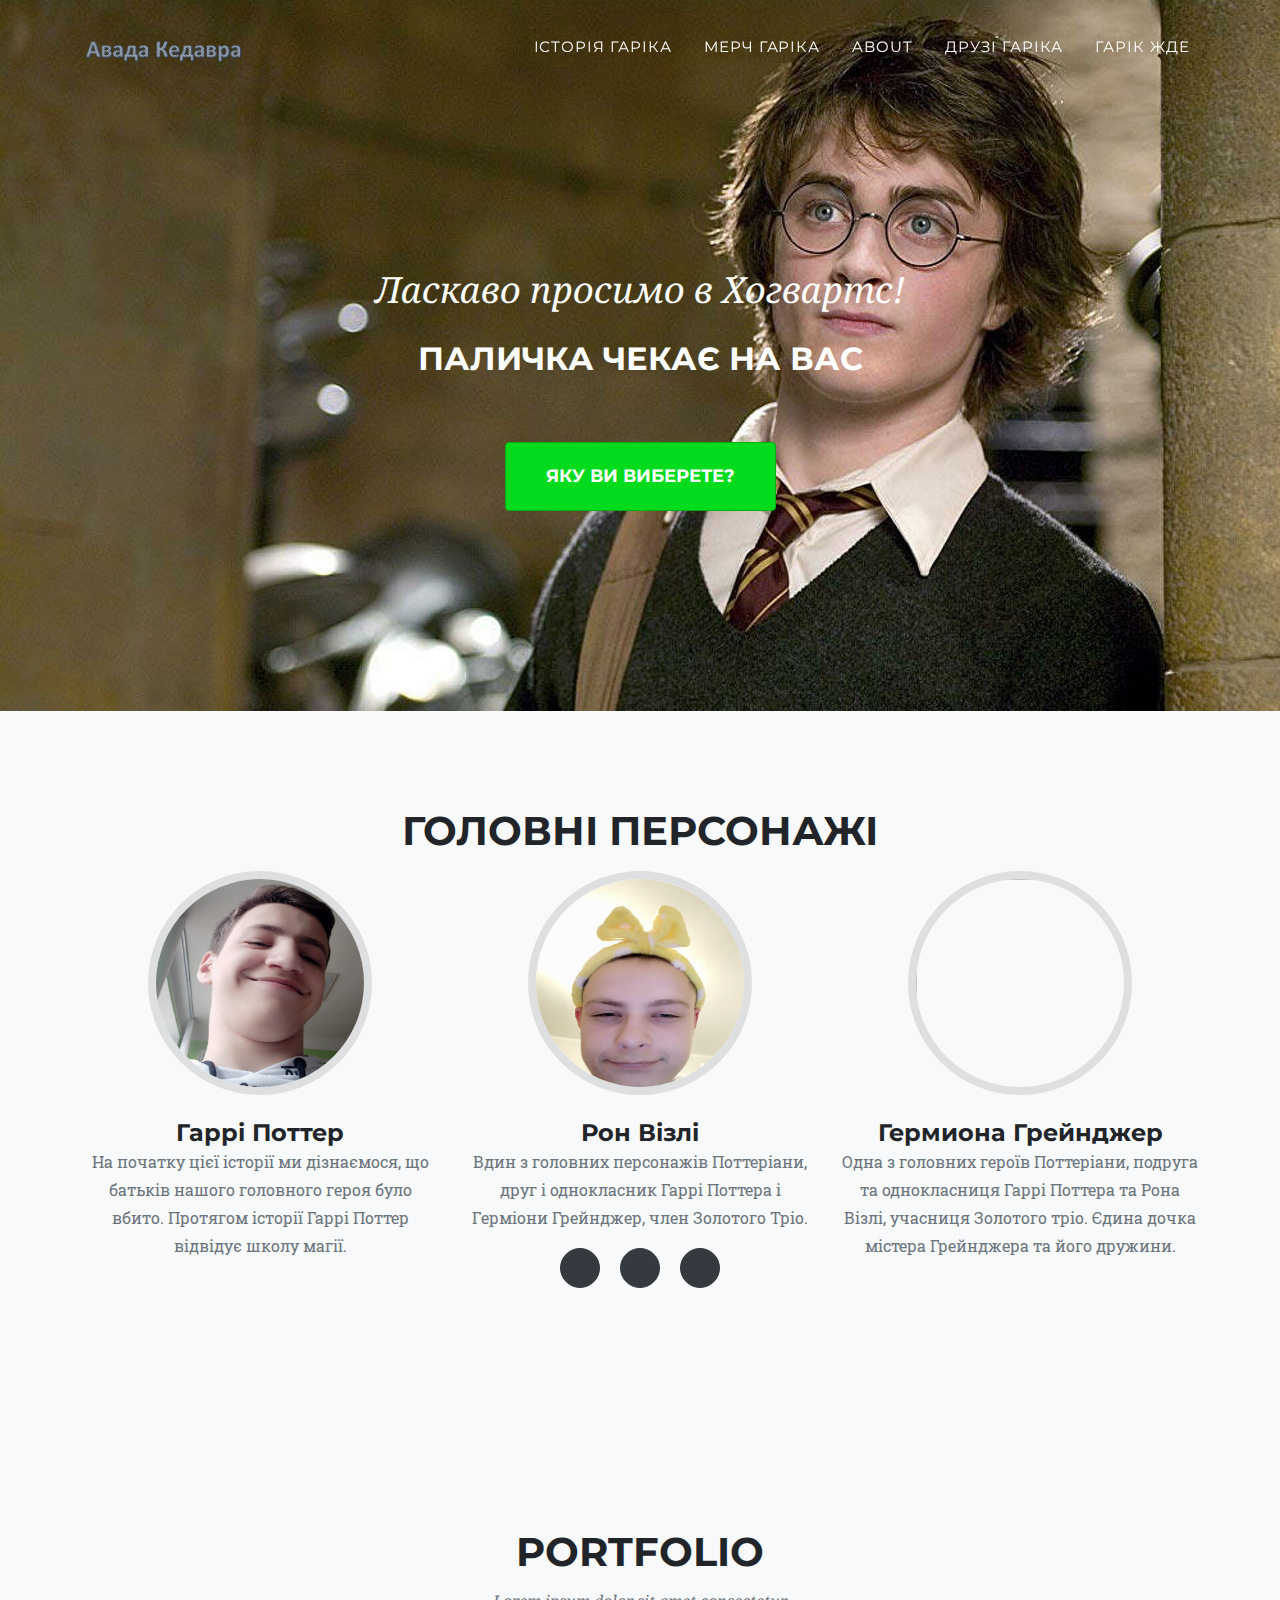
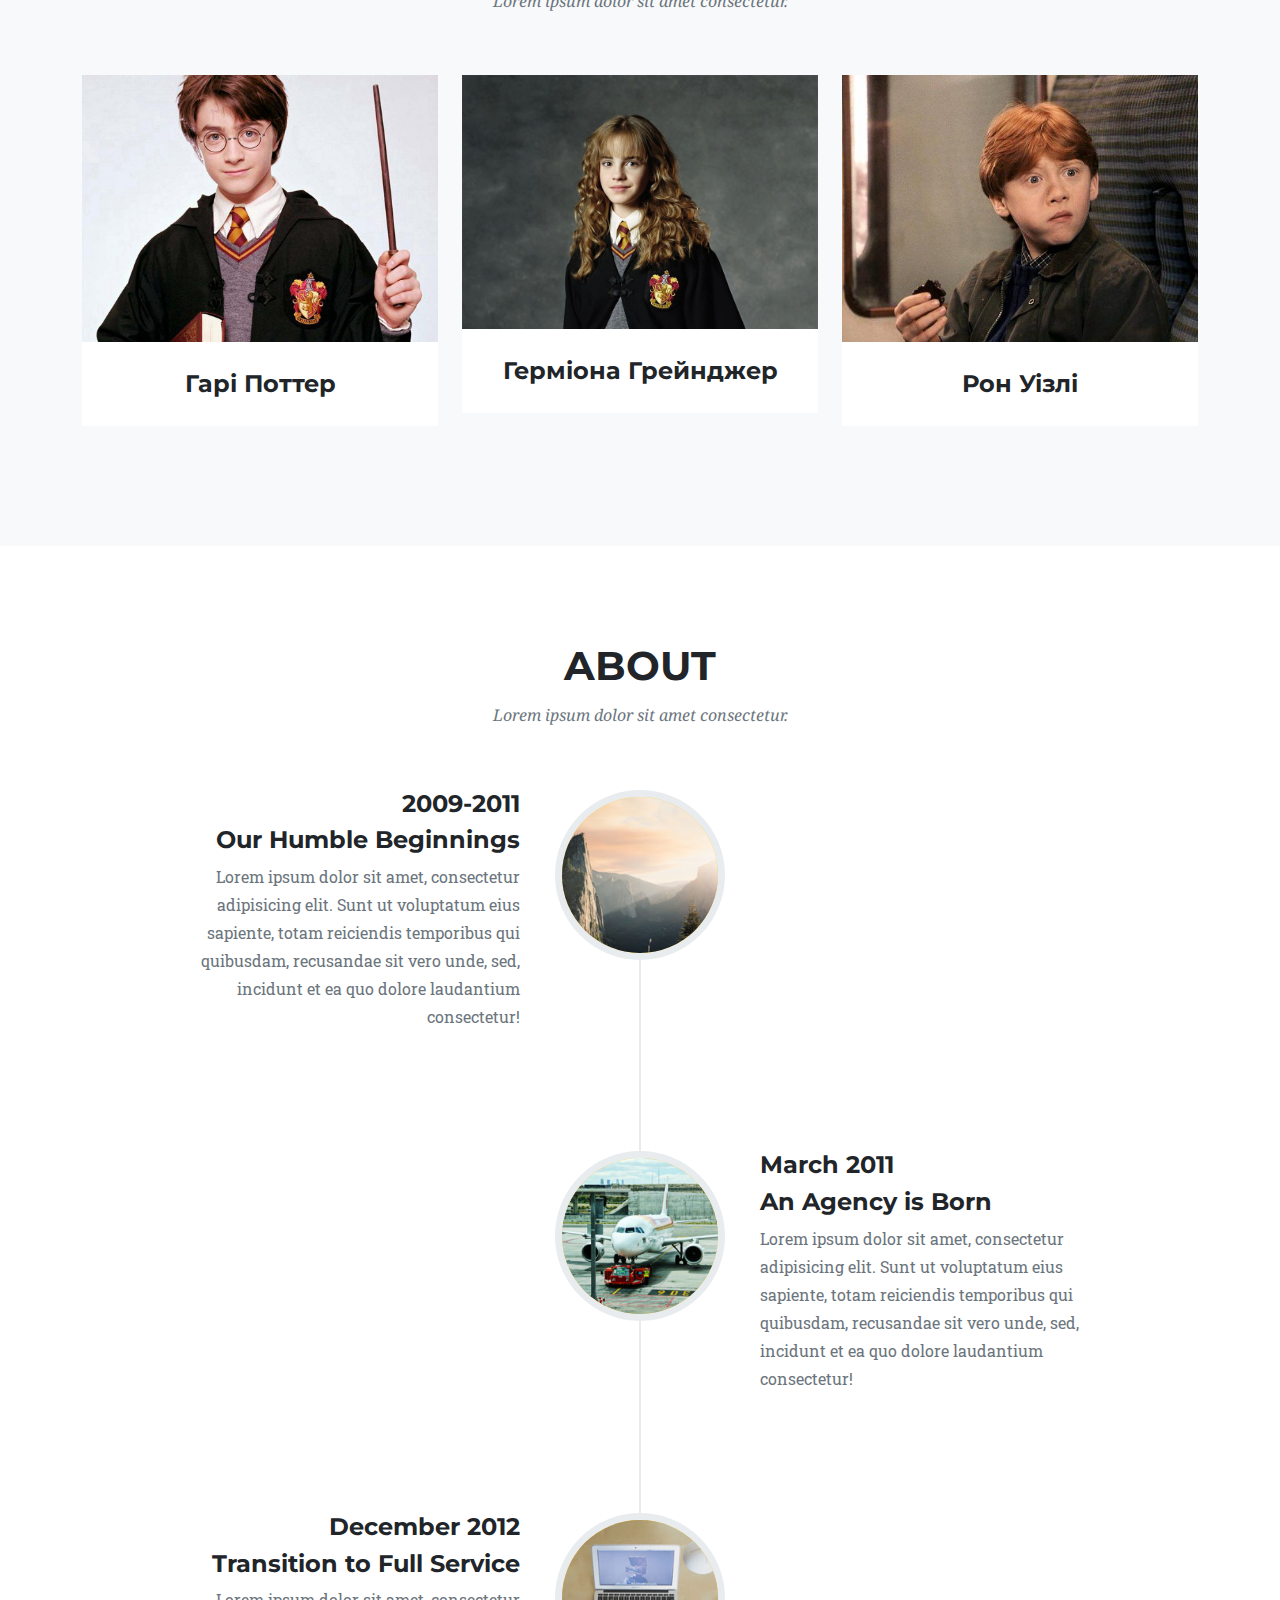
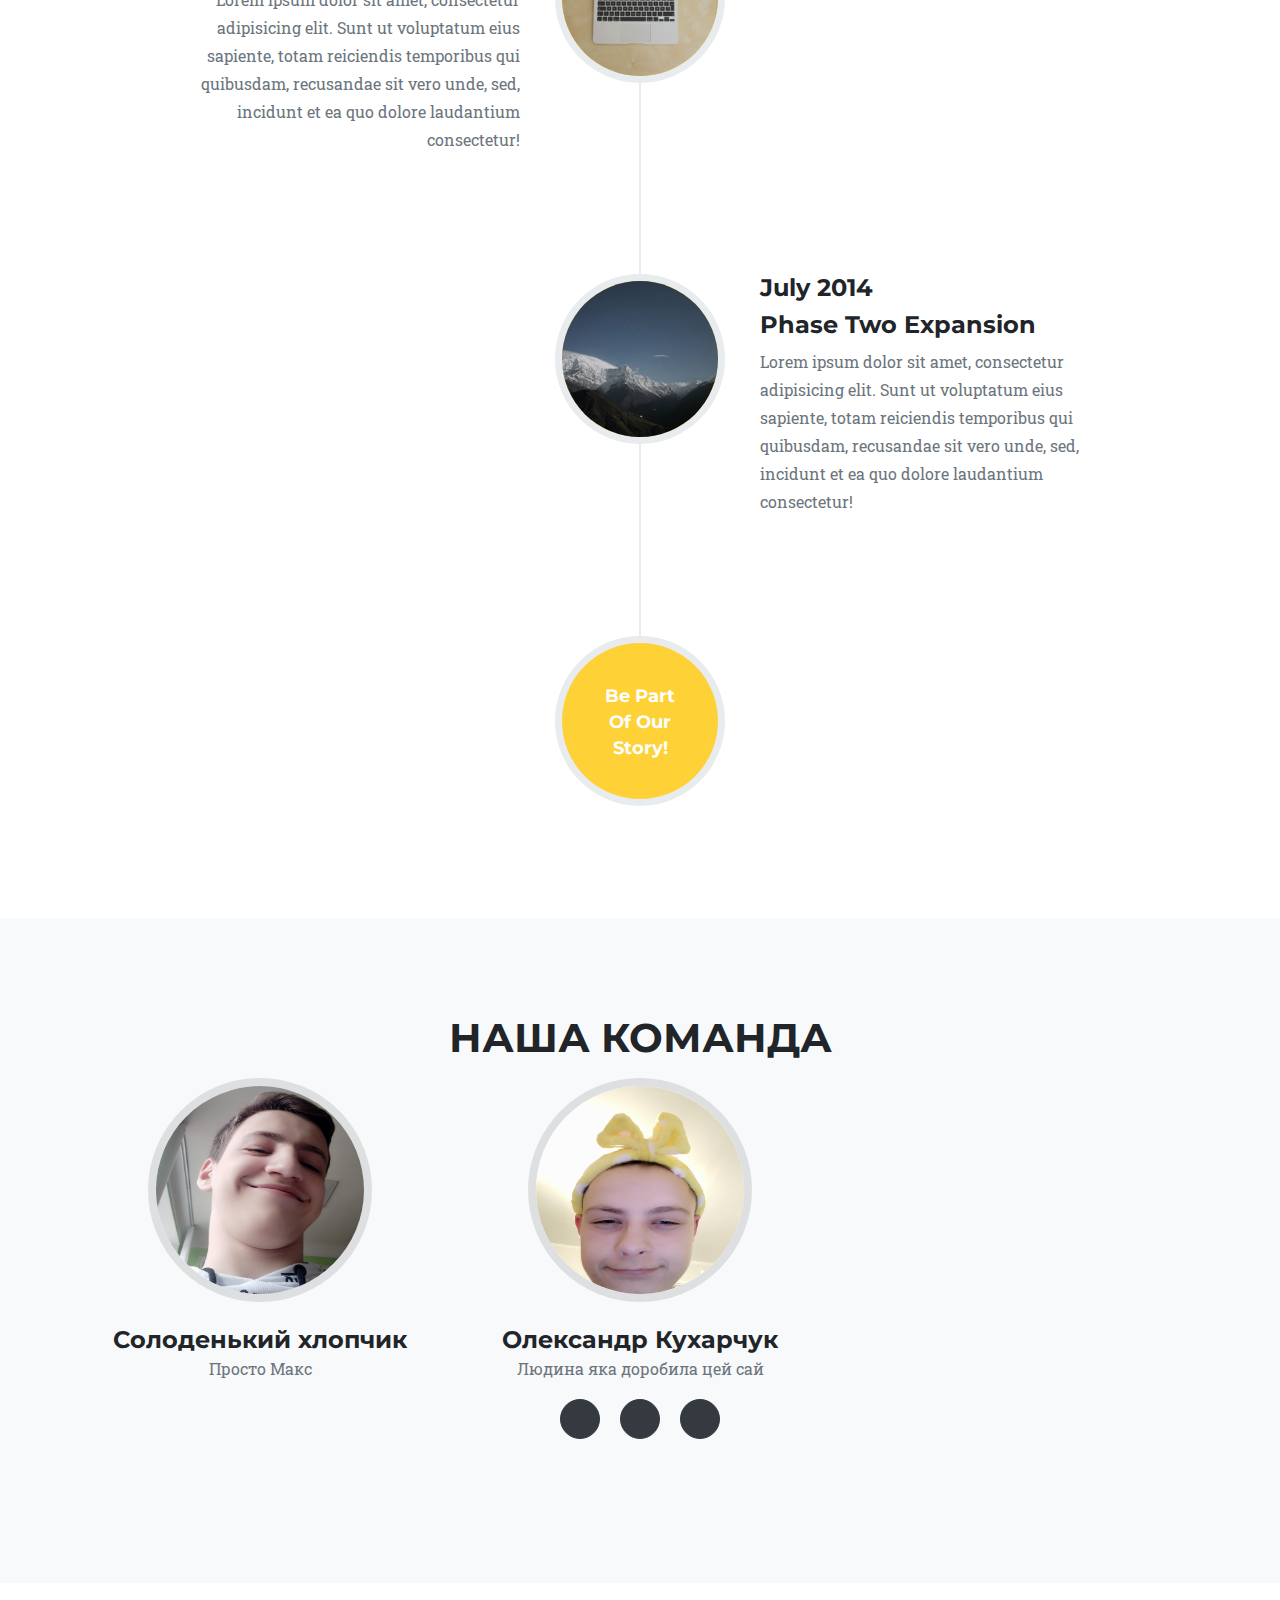
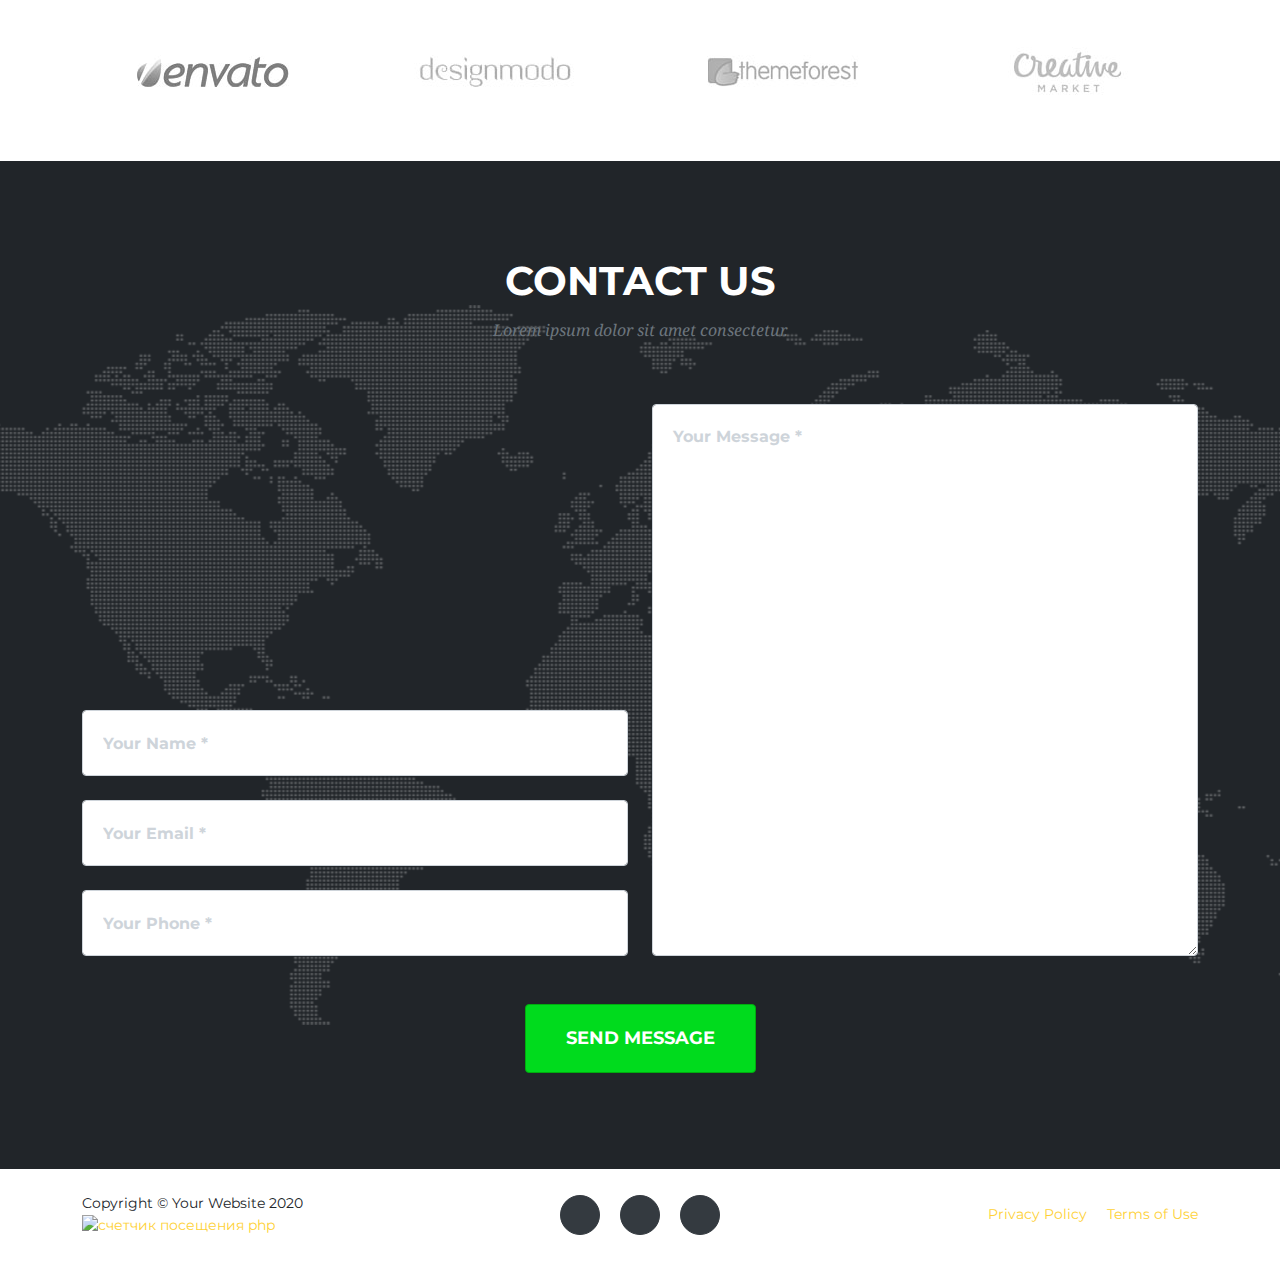
==== index.html @ 04241b69 "Update index.html" ====
<!DOCTYPE html>
<html lang="en">
    <head>
        <meta name = "Keyworks" content = " гарік, Гарі Поттер, Potter, паличка, Джоан Роулінг, Магічна паличка, Історія Гарі Поттера, Хогвардс, Авада Кедавра" />
         <meta name="description" content="Тут все про Гарі Поттера і даже більше" />
        <meta name="author" content="Олександр Кухарчук" />
        <meta charset="utf-8" />
        <meta name="viewport" content="width=device-width, initial-scale=1, shrink-to-fit=no" />
        <title>Тут все про Гаріка Потеркіна!!</title>
        <link rel="icon" type="image/x-icon" href="assets/img/favicon.ico" />
        <!-- Font Awesome icons (free version)-->
        <script src="https://use.fontawesome.com/releases/v5.15.1/js/all.js" crossorigin="anonymous"></script>
        <!-- Google fonts-->
        <link href="https://fonts.googleapis.com/css?family=Montserrat:400,700" rel="stylesheet" type="text/css" />
        <link href="https://fonts.googleapis.com/css?family=Droid+Serif:400,700,400italic,700italic" rel="stylesheet" type="text/css" />
        <link href="https://fonts.googleapis.com/css?family=Roboto+Slab:400,100,300,700" rel="stylesheet" type="text/css" />
        <!-- Core theme CSS (includes Bootstrap)-->
        <link href="css/styles.css" rel="stylesheet" />
    </head>
    <body id="page-top">
        <!-- Navigation-->
        <nav class="navbar navbar-expand-lg navbar-dark fixed-top" id="mainNav">
            <div class="container">
                <a class="navbar-brand js-scroll-trigger" href="#page-top"><img src="assets/img/Рисунок1.png" alt="" /></a>
                <button class="navbar-toggler navbar-toggler-right" type="button" data-toggle="collapse" data-target="#navbarResponsive" aria-controls="navbarResponsive" aria-expanded="false" aria-label="Toggle navigation">
                    Menu
                    <i class="fas fa-bars ml-1"></i>
                </button>
                <div class="collapse navbar-collapse" id="navbarResponsive">
                    <ul class="navbar-nav text-uppercase ml-auto">
                        <li class="nav-item"><a class="nav-link js-scroll-trigger" href="#services">Історія Гаріка</a></li>
                        <li class="nav-item"><a class="nav-link js-scroll-trigger" href="#portfolio">Мерч Гаріка</a></li>
                        <li class="nav-item"><a class="nav-link js-scroll-trigger" href="#about">About</a></li>
                        <li class="nav-item"><a class="nav-link js-scroll-trigger" href="#team">Друзі гаріка</a></li>
                        <li class="nav-item"><a class="nav-link js-scroll-trigger" href="#contact">Гарік жде</a></li>
                    </ul>
                </div>
            </div>
        </nav>
        <!-- Masthead-->
        <header class="masthead">
            <div class="container">
                <div class="masthead-subheading">Ласкаво просимо в Хогвартс!</div>
                <div class="masthead-heading text-uppercase">
                    <h2> Паличка чекає на вас </h2>
                </div>
                <a class="btn btn-primary btn-xl text-uppercase js-scroll-trigger" href="#services">Яку ви виберете? </a>
            </div>
        </header>

 <!-- History1-->
 <section class="page-section bg-light" id="services">
    <div class="container">
        <div class="text-center">
            <h2 class="section-heading text-uppercase">ГОЛОВНІ ПЕРСОНАЖІ</h2>
            
        </div>
        <div class="row">
            <div class="col-lg-4">
                <div class="team-member">
                    <img class="mx-auto rounded-circle" src="assets/img/team/1.jpg" alt="" />
                    <h4>Гаррі Поттер</h4>
                    <p class="text-muted">На початку цієї історії ми дізнаємося, що батьків нашого головного героя було вбито. Протягом історії Гаррі Поттер відвідує школу магії.</p>
               
                </div>
            </div>
            <div class="col-lg-4">
                <div class="team-member">
                    <img class="mx-auto rounded-circle" src="assets/img/team/2.jpg" alt="" />
                    <h4>Рон Візлі</h4>
                    <p class="text-muted">Вдин з головних персонажів Поттеріани, друг і однокласник Гаррі Поттера і Герміони Грейнджер, член Золотого Тріо.</p>
                    <a class="btn btn-dark btn-social mx-2" href="#!"><i class="fab fa-twitter"></i></a>
                    <a class="btn btn-dark btn-social mx-2" href="#!"><i class="fab fa-facebook-f"></i></a>
                    <a class="btn btn-dark btn-social mx-2" href="#!"><i class="fab fa-linkedin-in"></i></a>
                </div>
            </div>
            <div class="col-lg-4">
                <div class="team-member">
                    <img class="mx-auto rounded-circle" src="assets/img/team/3.jpg" alt="" />
                    <h4>Гермиона Грейнджер</h4>
                    <p class="text-muted">Одна з головних героїв Поттеріани, подруга та однокласниця Гаррі Поттера та Рона Візлі, учасниця Золотого тріо. Єдина дочка містера Грейнджера та його дружини.
</p>
            </div>
        </div>
        <div class="row">
    </div>
</section>


      
        <!-- Portfolio Grid-->
        <section class="page-section bg-light" id="portfolio">
            <div class="container">
                <div class="text-center">
                    <h2 class="section-heading text-uppercase">Portfolio</h2>
                    <h3 class="section-subheading text-muted">Lorem ipsum dolor sit amet consectetur.</h3>
                </div>
                <div class="row">
                    <div class="col-lg-4 col-sm-6 mb-4">
                        <div class="portfolio-item">
                            <a class="portfolio-link" data-toggle="modal" href="#portfolioModal1">
                                <div class="portfolio-hover">
                                    <div class="portfolio-hover-content"><i class="fas fa-plus fa-3x"></i></div>
                                </div>
                                <img class="img-fluid" src="assets/img/portfolio/01-thumbnail.jpg" alt="" />
                            </a>
                            <div class="portfolio-caption">
                                <div class="portfolio-caption-heading">Гарі Поттер</div>
                                
                            </div>
                        </div>
                    </div>
                    <div class="col-lg-4 col-sm-6 mb-4">
                        <div class="portfolio-item">
                            <a class="portfolio-link" data-toggle="modal" href="#portfolioModal2">
                                <div class="portfolio-hover">
                                    <div class="portfolio-hover-content"><i class="fas fa-plus fa-3x"></i></div>
                                </div>
                                <img class="img-fluid" src="assets/img/portfolio/02-thumbnail.jpg" alt="" />
                            </a>
                            <div class="portfolio-caption">
                                <div class="portfolio-caption-heading">Герміона Грейнджер</div>
                                <div class="portfolio-caption-subheading text-muted"></div>
                            </div>
                        </div>
                    </div>
                    <div class="col-lg-4 col-sm-6 mb-4">
                        <div class="portfolio-item">
                            <a class="portfolio-link" data-toggle="modal" href="#portfolioModal3">
                                <div class="portfolio-hover">
                                    <div class="portfolio-hover-content"><i class="fas fa-plus fa-3x"></i></div>
                                </div>
                                <img class="img-fluid" src="assets/img/portfolio/03-thumbnail.jpg" alt="" />
                            </a>
                            <div class="portfolio-caption">
                                <div class="portfolio-caption-heading">Рон Уізлі</div>
                                <div class="portfolio-caption-subheading text-muted"></div>
                            </div>
                        </div>
                    </div>
                   
                        </div>
                    </div>
                </div>
            </div>
        </section>
        <!-- About-->
        <section class="page-section" id="about">
            <div class="container">
                <div class="text-center">
                    <h2 class="section-heading text-uppercase">About</h2>
                    <h3 class="section-subheading text-muted">Lorem ipsum dolor sit amet consectetur.</h3>
                </div>
                <ul class="timeline">
                    <li>
                        <div class="timeline-image"><img class="rounded-circle img-fluid" src="assets/img/about/1.jpg" alt="" /></div>
                        <div class="timeline-panel">
                            <div class="timeline-heading">
                                <h4>2009-2011</h4>
                                <h4 class="subheading">Our Humble Beginnings</h4>
                            </div>
                            <div class="timeline-body"><p class="text-muted">Lorem ipsum dolor sit amet, consectetur adipisicing elit. Sunt ut voluptatum eius sapiente, totam reiciendis temporibus qui quibusdam, recusandae sit vero unde, sed, incidunt et ea quo dolore laudantium consectetur!</p></div>
                        </div>
                    </li>
                    <li class="timeline-inverted">
                        <div class="timeline-image"><img class="rounded-circle img-fluid" src="assets/img/about/2.jpg" alt="" /></div>
                        <div class="timeline-panel">
                            <div class="timeline-heading">
                                <h4>March 2011</h4>
                                <h4 class="subheading">An Agency is Born</h4>
                            </div>
                            <div class="timeline-body"><p class="text-muted">Lorem ipsum dolor sit amet, consectetur adipisicing elit. Sunt ut voluptatum eius sapiente, totam reiciendis temporibus qui quibusdam, recusandae sit vero unde, sed, incidunt et ea quo dolore laudantium consectetur!</p></div>
                        </div>
                    </li>
                    <li>
                        <div class="timeline-image"><img class="rounded-circle img-fluid" src="assets/img/about/3.jpg" alt="" /></div>
                        <div class="timeline-panel">
                            <div class="timeline-heading">
                                <h4>December 2012</h4>
                                <h4 class="subheading">Transition to Full Service</h4>
                            </div>
                            <div class="timeline-body"><p class="text-muted">Lorem ipsum dolor sit amet, consectetur adipisicing elit. Sunt ut voluptatum eius sapiente, totam reiciendis temporibus qui quibusdam, recusandae sit vero unde, sed, incidunt et ea quo dolore laudantium consectetur!</p></div>
                        </div>
                    </li>
                    <li class="timeline-inverted">
                        <div class="timeline-image"><img class="rounded-circle img-fluid" src="assets/img/about/4.jpg" alt="" /></div>
                        <div class="timeline-panel">
                            <div class="timeline-heading">
                                <h4>July 2014</h4>
                                <h4 class="subheading">Phase Two Expansion</h4>
                            </div>
                            <div class="timeline-body"><p class="text-muted">Lorem ipsum dolor sit amet, consectetur adipisicing elit. Sunt ut voluptatum eius sapiente, totam reiciendis temporibus qui quibusdam, recusandae sit vero unde, sed, incidunt et ea quo dolore laudantium consectetur!</p></div>
                        </div>
                    </li>
                    <li class="timeline-inverted">
                        <div class="timeline-image">
                            <h4>
                                Be Part
                                <br />
                                Of Our
                                <br />
                                Story!
                            </h4>
                        </div>
                    </li>
                </ul>
            </div>
        </section>
        <!-- Team-->
         <section class="page-section bg-light" id="services">
    <div class="container">
        <div class="text-center">
            <h2 class="section-heading text-uppercase">Наша команда</h2>
            
        </div>
        <div class="row">
            <div class="col-lg-4">
                <div class="team-member">
                    <img class="mx-auto rounded-circle" src="assets/img/team/1.jpg" alt="" />
                    <h4>Солоденький хлопчик</h4>
                    <p class="text-muted">Просто Макс</p>
               
                </div>
            </div>
            <div class="col-lg-4">
                <div class="team-member">
                    <img class="mx-auto rounded-circle" src="assets/img/team/2.jpg" alt="" />
                    <h4>Олександр Кухарчук</h4>
                    <p class="text-muted">Людина яка доробила цей сай</p>
                    <a class="btn btn-dark btn-social mx-2" href="#!"><i class="fab fa-twitter"></i></a>
                    <a class="btn btn-dark btn-social mx-2" href="#!"><i class="fab fa-facebook-f"></i></a>
                    <a class="btn btn-dark btn-social mx-2" href="#!"><i class="fab fa-linkedin-in"></i></a>
                </div>
            </div>
        </div>
        <div class="row">
    </div>
</section>
        <!-- Clients-->
        <div class="py-5">
            <div class="container">
                <div class="row">
                    <div class="col-md-3 col-sm-6 my-3">
                        <a href="#!"><img class="img-fluid d-block mx-auto" src="assets/img/logos/envato.jpg" alt="" /></a>
                    </div>
                    <div class="col-md-3 col-sm-6 my-3">
                        <a href="#!"><img class="img-fluid d-block mx-auto" src="assets/img/logos/designmodo.jpg" alt="" /></a>
                    </div>
                    <div class="col-md-3 col-sm-6 my-3">
                        <a href="#!"><img class="img-fluid d-block mx-auto" src="assets/img/logos/themeforest.jpg" alt="" /></a>
                    </div>
                    <div class="col-md-3 col-sm-6 my-3">
                        <a href="#!"><img class="img-fluid d-block mx-auto" src="assets/img/logos/creative-market.jpg" alt="" /></a>
                    </div>
                </div>
            </div>
        </div>
        <!-- Contact-->
     
        <section class="page-section" id="contact">
            <div class="container">
                <div class="text-center">
                    <h2 class="section-heading text-uppercase">Contact Us</h2>
                    <h3 class="section-subheading text-muted">Lorem ipsum dolor sit amet consectetur.</h3>
                </div>
    
                <form id="contactForm" name="sentMessage" novalidate="novalidate">
                    <div class="row align-items-stretch mb-5">
                        <div class="col-md-6">
                            <div class="form-group">
                                <iframe src="https://docs.google.com/forms/d/e/1FAIpQLSe4agkypA9zJETiMzFevLLRE-q6WuxxIP8MmDXrdsnlv17vSg/viewform?embedded=true" width="1280" height="300" frameborder="0" marginheight="0" marginwidth="0">Загрузка…</iframe>
                                <input class="form-control" id="name" type="text" placeholder="Your Name *" required="required" data-validation-required-message="Please enter your name." />
                                <p class="help-block text-danger"></p>
                            </div>
                            <div class="form-group">
                                <input class="form-control" id="email" type="email" placeholder="Your Email *" required="required" data-validation-required-message="Please enter your email address." />
                                <p class="help-block text-danger"></p>
                            </div>
                            <div class="form-group mb-md-0">
                                <input class="form-control" id="phone" type="tel" placeholder="Your Phone *" required="required" data-validation-required-message="Please enter your phone number." />
                                <p class="help-block text-danger"></p>
                            </div>
                        </div>
                        <div class="col-md-6">
                            <div class="form-group form-group-textarea mb-md-0">
                                <textarea class="form-control" id="message" placeholder="Your Message *" required="required" data-validation-required-message="Please enter a message."></textarea>
                                <p class="help-block text-danger"></p>
                            </div>
                        </div>
                    </div>
                    <div class="text-center">
                        <div id="success"></div>
                        <button class="btn btn-primary btn-xl text-uppercase" id="sendMessageButton" type="submit">Send Message</button>
                    </div>
                </form>
            </div>
        </section>
        <!-- Footer-->
        <footer class="footer py-4">
            <div class="container">
                <div class="row align-items-center">
                    <div class="col-lg-4 text-lg-left">Copyright © Your Website 2020 <a href="https://www.easycounter.com/">
<img src="https://www.easycounter.com/counter.php?sashagggggggg"
border="0" alt="счетчик посещения php"></a>
<br><a href="https://www.easycounter.com/"></a> </div>
                 
                    <div class="col-lg-4 my-3 my-lg-0">
                        <a class="btn btn-dark btn-social mx-2" href="#!"><i class="fab fa-twitter"></i></a>
                        <a class="btn btn-dark btn-social mx-2" href="#!"><i class="fab fa-facebook-f"></i></a>
                        <a class="btn btn-dark btn-social mx-2" href="#!"><i class="fab fa-linkedin-in"></i></a>
                    </div>
                    <div class="col-lg-4 text-lg-right">
                        <a class="mr-3" href="#!">Privacy Policy</a>
                        <a href="#!">Terms of Use</a>
                    </div>
                </div>
            </div>
        </footer>
        <!-- Portfolio Modals-->
        <!-- Modal 1-->
        <div class="portfolio-modal modal fade" id="portfolioModal1" tabindex="-1" role="dialog" aria-hidden="true">
            <div class="modal-dialog">
                <div class="modal-content">
                    <div class="close-modal" data-dismiss="modal"><img src="assets/img/close-icon.svg" alt="Close modal" /></div>
                    <div class="container">
                        <div class="row justify-content-center">
                            <div class="col-lg-8">
                                <div class="modal-body">
                                    <!-- Project Details Go Here-->
                                    <h2 class="text-uppercase">Гарі Поттер</h2>
                                    <p class="item-intro text-muted">Lorem ipsum dolor sit amet consectetur.</p>
                                    <img class="img-fluid d-block mx-auto" src="assets/img/portfolio/01-full.jpg" alt="" />
                                    <p>На початку цієї історії ми дізнаємося, що батьків нашого головного героя було вбито. Протягом історії Гаррі Поттер відвідує школу магії.</p>
                                    
                                    <button class="btn btn-primary" data-dismiss="modal" type="button">
                                        <i class="fas fa-times mr-1"></i>
                                        Закрити
                                    </button>
                                </div>
                            </div>
                        </div>
                    </div>
                </div>
            </div>
        </div>
        <!-- Modal 2-->
        <div class="portfolio-modal modal fade" id="portfolioModal2" tabindex="-1" role="dialog" aria-hidden="true">
            <div class="modal-dialog">
                <div class="modal-content">
                    <div class="close-modal" data-dismiss="modal"><img src="assets/img/close-icon.svg" alt="Close modal" /></div>
                    <div class="container">
                        <div class="row justify-content-center">
                            <div class="col-lg-8">
                                <div class="modal-body">
                                    <!-- Project Details Go Here-->
                                    <h2 class="text-uppercase">Project Name</h2>
                                    <p class="item-intro text-muted">Lorem ipsum dolor sit amet consectetur.</p>
                                    <img class="img-fluid d-block mx-auto" src="assets/img/portfolio/02-full.jpg" alt="" />
                                    <p>Use this area to describe your project. Lorem ipsum dolor sit amet, consectetur adipisicing elit. Est blanditiis dolorem culpa incidunt minus dignissimos deserunt repellat aperiam quasi sunt officia expedita beatae cupiditate, maiores repudiandae, nostrum, reiciendis facere nemo!</p>
                                    <ul class="list-inline">
                                        <li>Date: January 2020</li>
                                        <li>Client: Explore</li>
                                        <li>Category: Graphic Design</li>
                                    </ul>
                                    <button class="btn btn-primary" data-dismiss="modal" type="button">
                                        <i class="fas fa-times mr-1"></i>
                                        Close Project
                                    </button>
                                </div>
                            </div>
                        </div>
                    </div>
                </div>
            </div>
        </div>
        <!-- Modal 3-->
        <div class="portfolio-modal modal fade" id="portfolioModal3" tabindex="-1" role="dialog" aria-hidden="true">
            <div class="modal-dialog">
                <div class="modal-content">
                    <div class="close-modal" data-dismiss="modal"><img src="assets/img/close-icon.svg" alt="Close modal" /></div>
                    <div class="container">
                        <div class="row justify-content-center">
                            <div class="col-lg-8">
                                <div class="modal-body">
                                    <!-- Project Details Go Here-->
                                    <h2 class="text-uppercase">Project Name</h2>
                                    <p class="item-intro text-muted">Lorem ipsum dolor sit amet consectetur.</p>
                                    <img class="img-fluid d-block mx-auto" src="assets/img/portfolio/03-full.jpg" alt="" />
                                    <p>Use this area to describe your project. Lorem ipsum dolor sit amet, consectetur adipisicing elit. Est blanditiis dolorem culpa incidunt minus dignissimos deserunt repellat aperiam quasi sunt officia expedita beatae cupiditate, maiores repudiandae, nostrum, reiciendis facere nemo!</p>
                                    <ul class="list-inline">
                                        <li>Date: January 2020</li>
                                        <li>Client: Finish</li>
                                        <li>Category: Identity</li>
                                    </ul>
                                    <button class="btn btn-primary" data-dismiss="modal" type="button">
                                        <i class="fas fa-times mr-1"></i>
                                        Close Project
                                    </button>
                                </div>
                            </div>
                        </div>
                    </div>
                </div>
            </div>
        </div>
        <!-- Modal 4-->
        <div class="portfolio-modal modal fade" id="portfolioModal4" tabindex="-1" role="dialog" aria-hidden="true">
            <div class="modal-dialog">
                <div class="modal-content">
                    <div class="close-modal" data-dismiss="modal"><img src="assets/img/close-icon.svg" alt="Close modal" /></div>
                    <div class="container">
                        <div class="row justify-content-center">
                            <div class="col-lg-8">
                                <div class="modal-body">
                                    <!-- Project Details Go Here-->
                                    <h2 class="text-uppercase">Project Name</h2>
                                    <p class="item-intro text-muted">Lorem ipsum dolor sit amet consectetur.</p>
                                    <img class="img-fluid d-block mx-auto" src="assets/img/portfolio/04-full.jpg" alt="" />
                                    <p>Use this area to describe your project. Lorem ipsum dolor sit amet, consectetur adipisicing elit. Est blanditiis dolorem culpa incidunt minus dignissimos deserunt repellat aperiam quasi sunt officia expedita beatae cupiditate, maiores repudiandae, nostrum, reiciendis facere nemo!</p>
                                    <ul class="list-inline">
                                        <li>Date: January 2020</li>
                                        <li>Client: Lines</li>
                                        <li>Category: Branding</li>
                                    </ul>
                                    <button class="btn btn-primary" data-dismiss="modal" type="button">
                                        <i class="fas fa-times mr-1"></i>
                                        Close Project
                                    </button>
                                </div>
                            </div>
                        </div>
                    </div>
                </div>
            </div>
        </div>
        <!-- Modal 5-->
        <div class="portfolio-modal modal fade" id="portfolioModal5" tabindex="-1" role="dialog" aria-hidden="true">
            <div class="modal-dialog">
                <div class="modal-content">
                    <div class="close-modal" data-dismiss="modal"><img src="assets/img/close-icon.svg" alt="Close modal" /></div>
                    <div class="container">
                        <div class="row justify-content-center">
                            <div class="col-lg-8">
                                <div class="modal-body">
                                    <!-- Project Details Go Here-->
                                    <h2 class="text-uppercase">Project Name</h2>
                                    <p class="item-intro text-muted">Lorem ipsum dolor sit amet consectetur.</p>
                                    <img class="img-fluid d-block mx-auto" src="assets/img/portfolio/05-full.jpg" alt="" />
                                    <p>Use this area to describe your project. Lorem ipsum dolor sit amet, consectetur adipisicing elit. Est blanditiis dolorem culpa incidunt minus dignissimos deserunt repellat aperiam quasi sunt officia expedita beatae cupiditate, maiores repudiandae, nostrum, reiciendis facere nemo!</p>
                                    <ul class="list-inline">
                                        <li>Date: January 2020</li>
                                        <li>Client: Southwest</li>
                                        <li>Category: Website Design</li>
                                    </ul>
                                    <button class="btn btn-primary" data-dismiss="modal" type="button">
                                        <i class="fas fa-times mr-1"></i>
                                        Close Project
                                    </button>
                                </div>
                            </div>
                        </div>
                    </div>
                </div>
            </div>
        </div>
        <!-- Modal 6-->
        <div class="portfolio-modal modal fade" id="portfolioModal6" tabindex="-1" role="dialog" aria-hidden="true">
            <div class="modal-dialog">
                <div class="modal-content">
                    <div class="close-modal" data-dismiss="modal"><img src="assets/img/close-icon.svg" alt="Close modal" /></div>
                    <div class="container">
                        <div class="row justify-content-center">
                            <div class="col-lg-8">
                                <div class="modal-body">
                                    <!-- Project Details Go Here-->
                                    <h2 class="text-uppercase">Project Name</h2>
                                    <p class="item-intro text-muted">Lorem ipsum dolor sit amet consectetur.</p>
                                    <img class="img-fluid d-block mx-auto" src="assets/img/portfolio/06-full.jpg" alt="" />
                                    <p>Use this area to describe your project. Lorem ipsum dolor sit amet, consectetur adipisicing elit. Est blanditiis dolorem culpa incidunt minus dignissimos deserunt repellat aperiam quasi sunt officia expedita beatae cupiditate, maiores repudiandae, nostrum, reiciendis facere nemo!</p>
                                    <ul class="list-inline">
                                        <li>Date: January 2020</li>
                                        <li>Client: Window</li>
                                        <li>Category: Photography</li>
                                    </ul>
                                    <button class="btn btn-primary" data-dismiss="modal" type="button">
                                        <i class="fas fa-times mr-1"></i>
                                        Close Project
                                    </button>
                                </div>
                            </div>
                        </div>
                    </div>
                </div>
            </div>
        </div>
        <!-- Bootstrap core JS-->
        <script src="https://cdnjs.cloudflare.com/ajax/libs/jquery/3.5.1/jquery.min.js"></script>
        <script src="https://cdn.jsdelivr.net/npm/bootstrap@4.5.3/dist/js/bootstrap.bundle.min.js"></script>
        <!-- Third party plugin JS-->
        <script src="https://cdnjs.cloudflare.com/ajax/libs/jquery-easing/1.4.1/jquery.easing.min.js"></script>
        <!-- Contact form JS-->
        <script src="assets/mail/jqBootstrapValidation.js"></script>
        <script src="assets/mail/contact_me.js"></script>
        <!-- Core theme JS-->
        <script src="js/scripts.js"></script>
    </body>
</html>
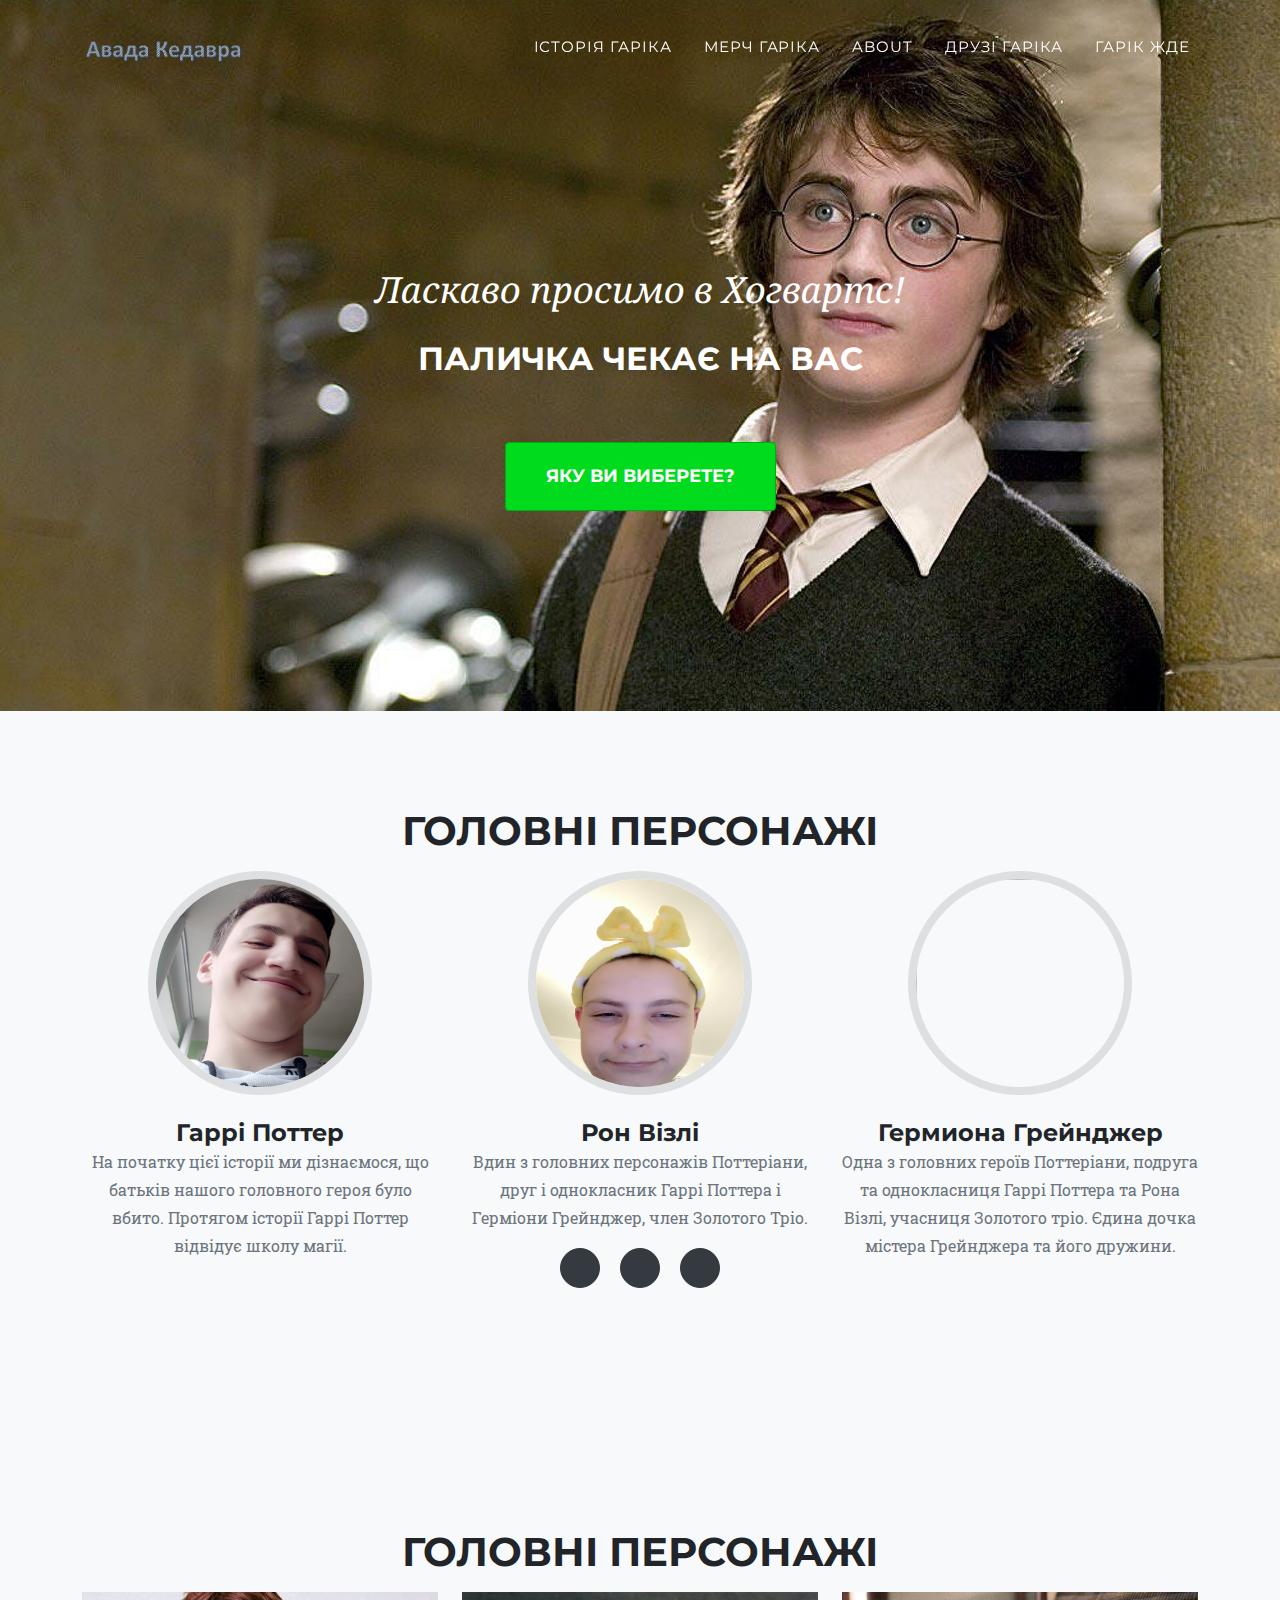
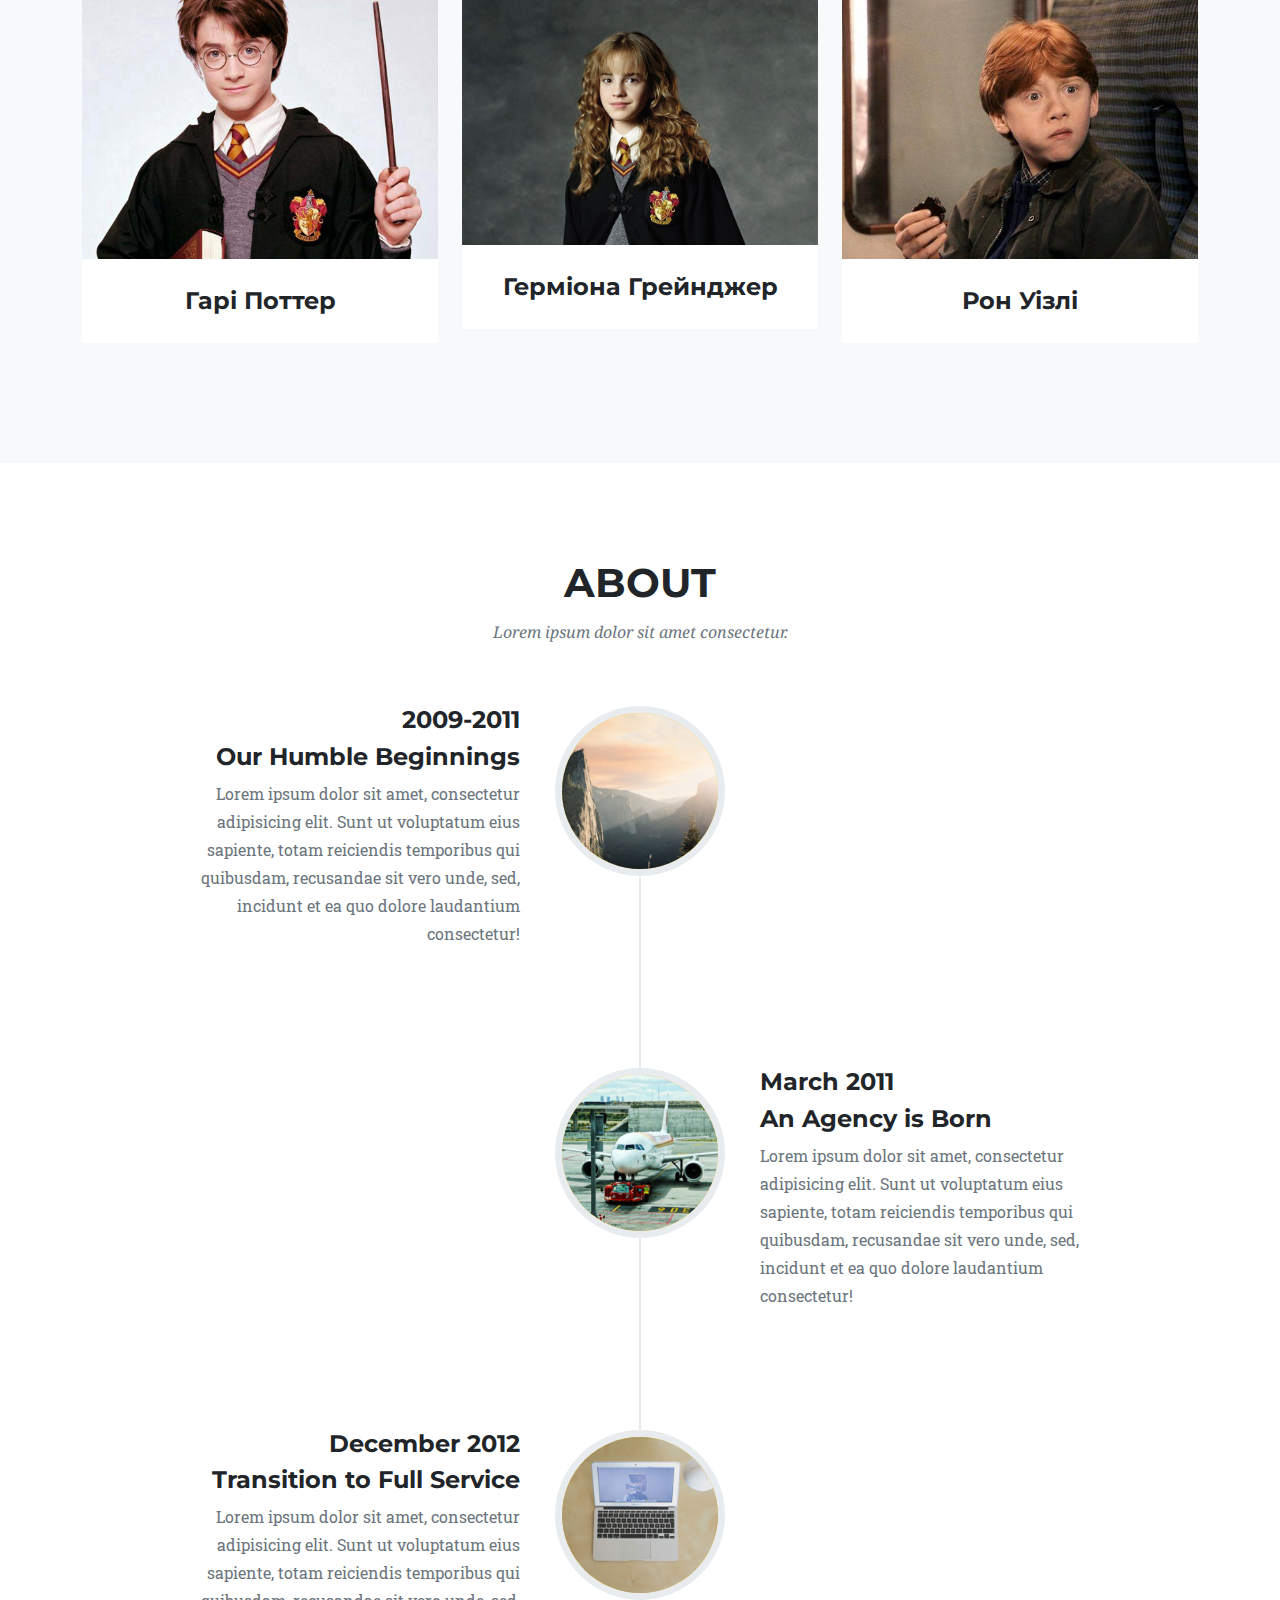
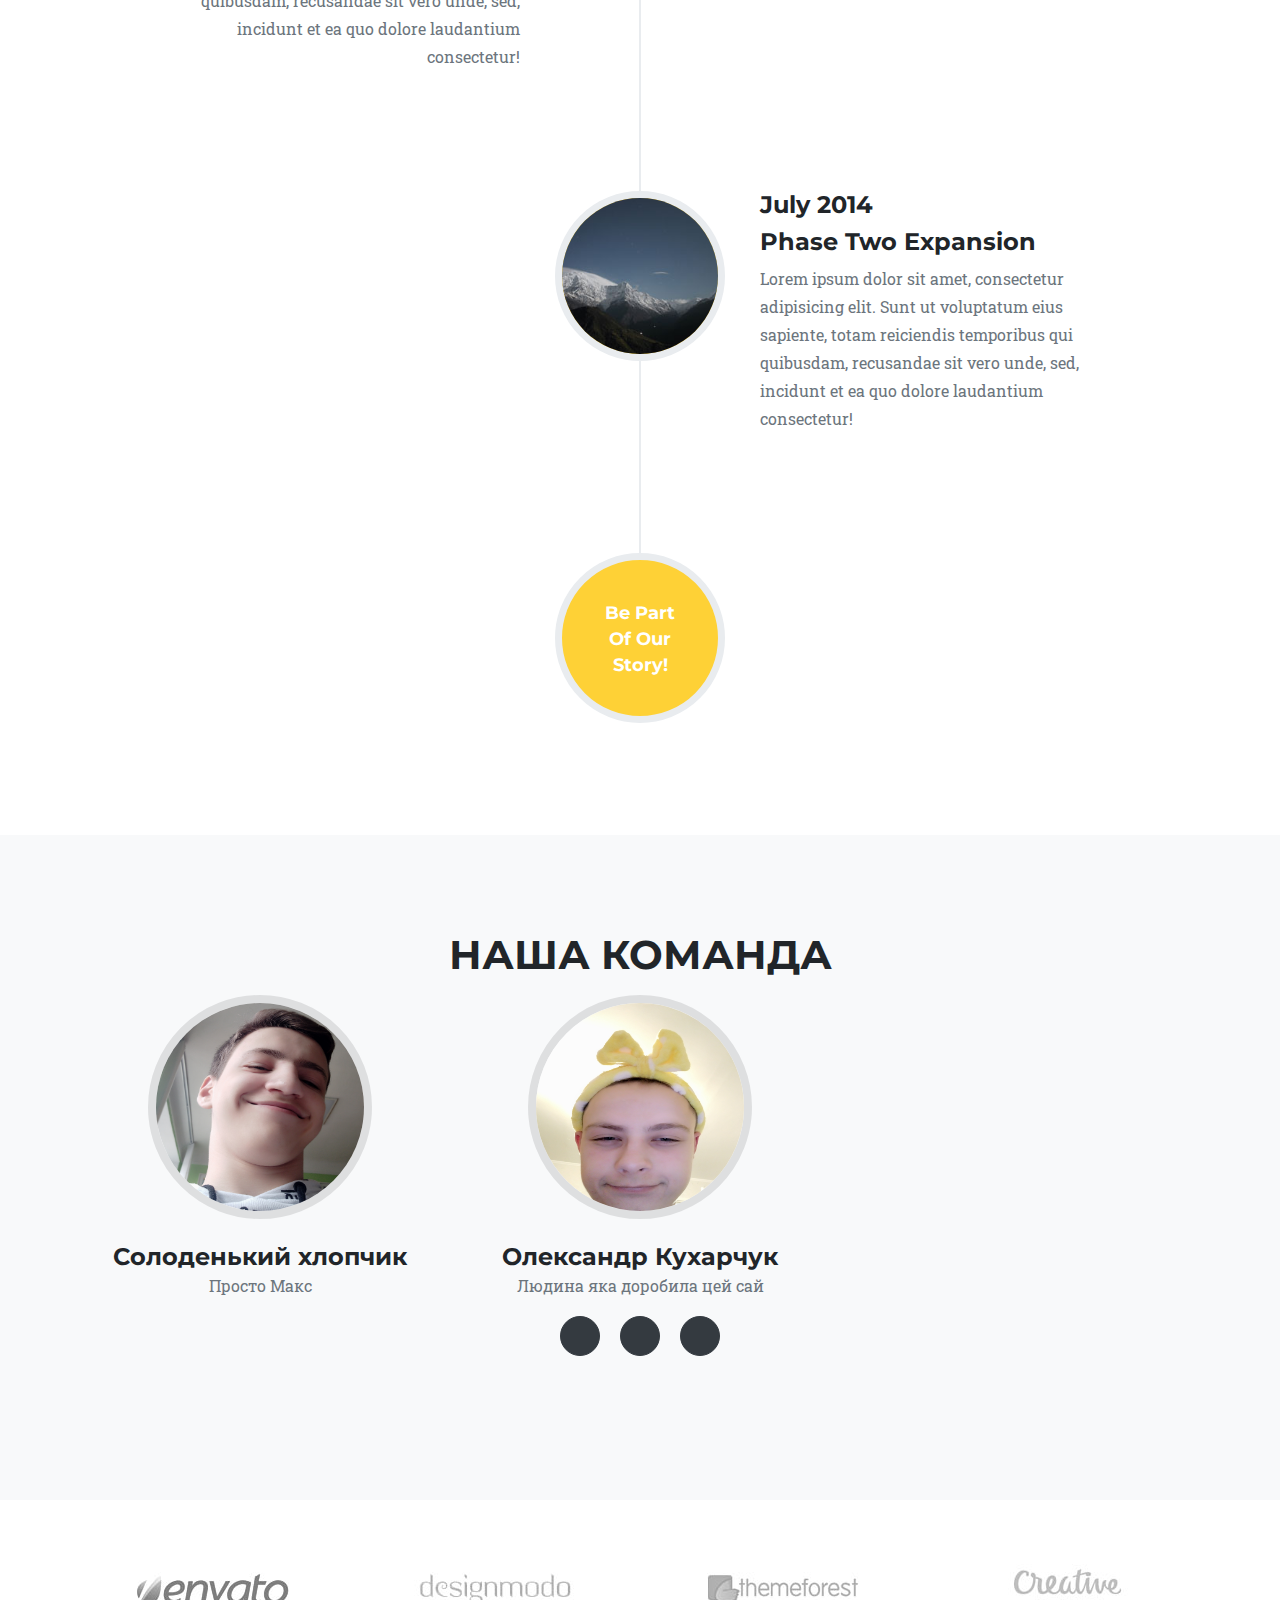
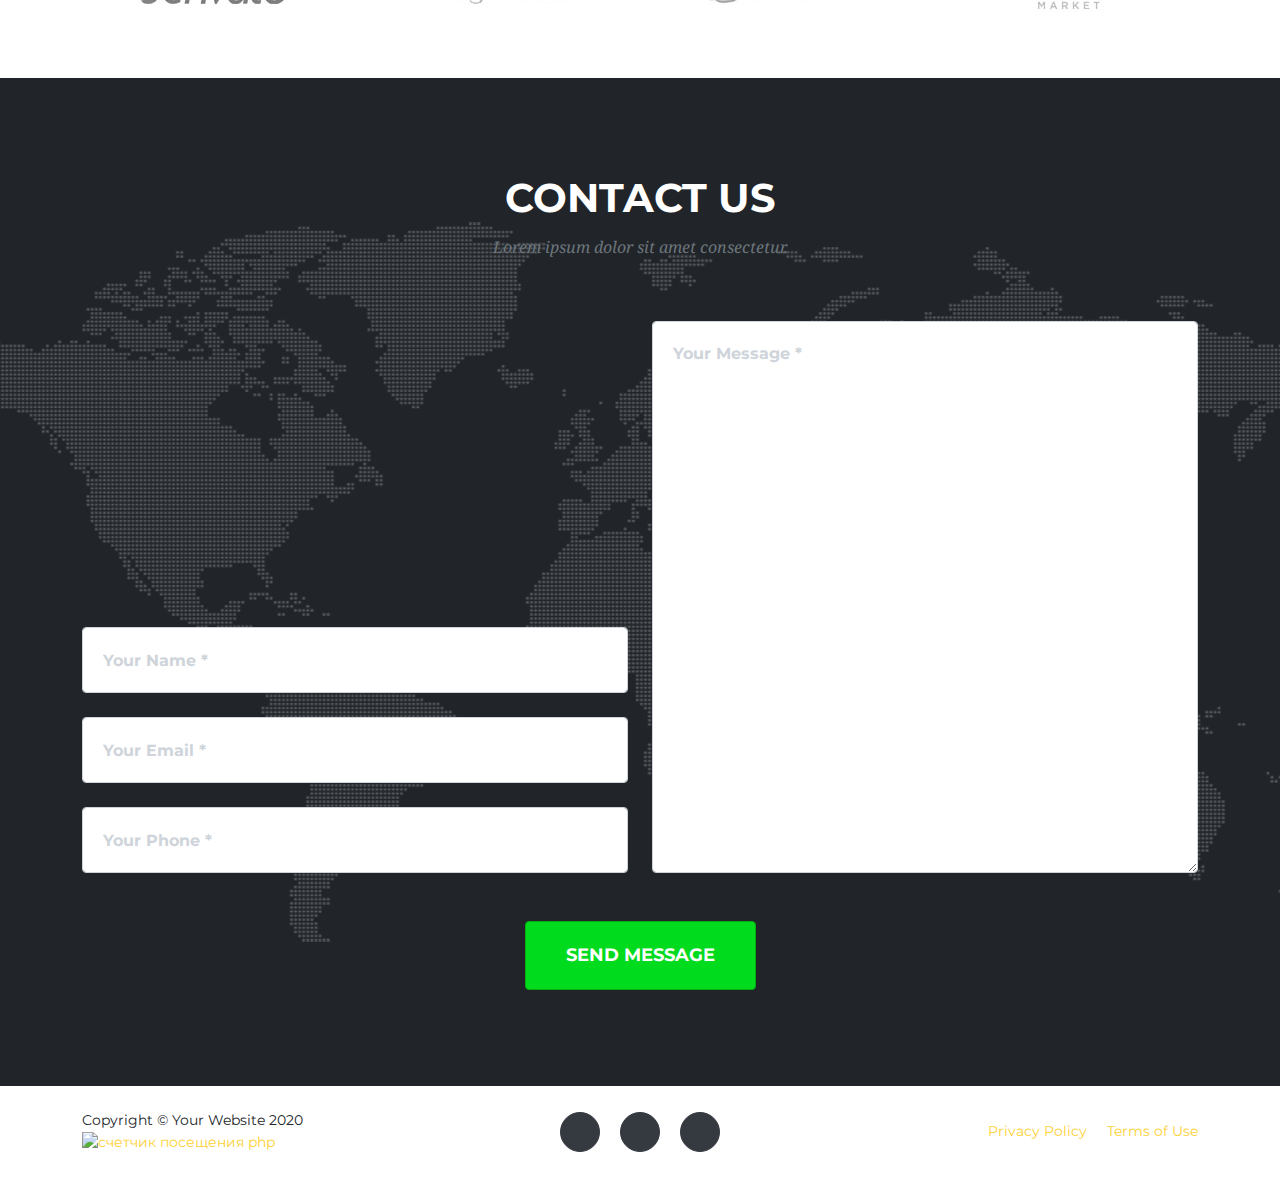
==== commit 1fdb0687: "Update index.html" ====
--- a/index.html
+++ b/index.html
@@ -92,8 +92,7 @@
         <section class="page-section bg-light" id="portfolio">
             <div class="container">
                 <div class="text-center">
-                    <h2 class="section-heading text-uppercase">Portfolio</h2>
-                    <h3 class="section-subheading text-muted">Lorem ipsum dolor sit amet consectetur.</h3>
+                    <h2 class="section-heading text-uppercase">Головні персонажі</h2>
                 </div>
                 <div class="row">
                     <div class="col-lg-4 col-sm-6 mb-4">
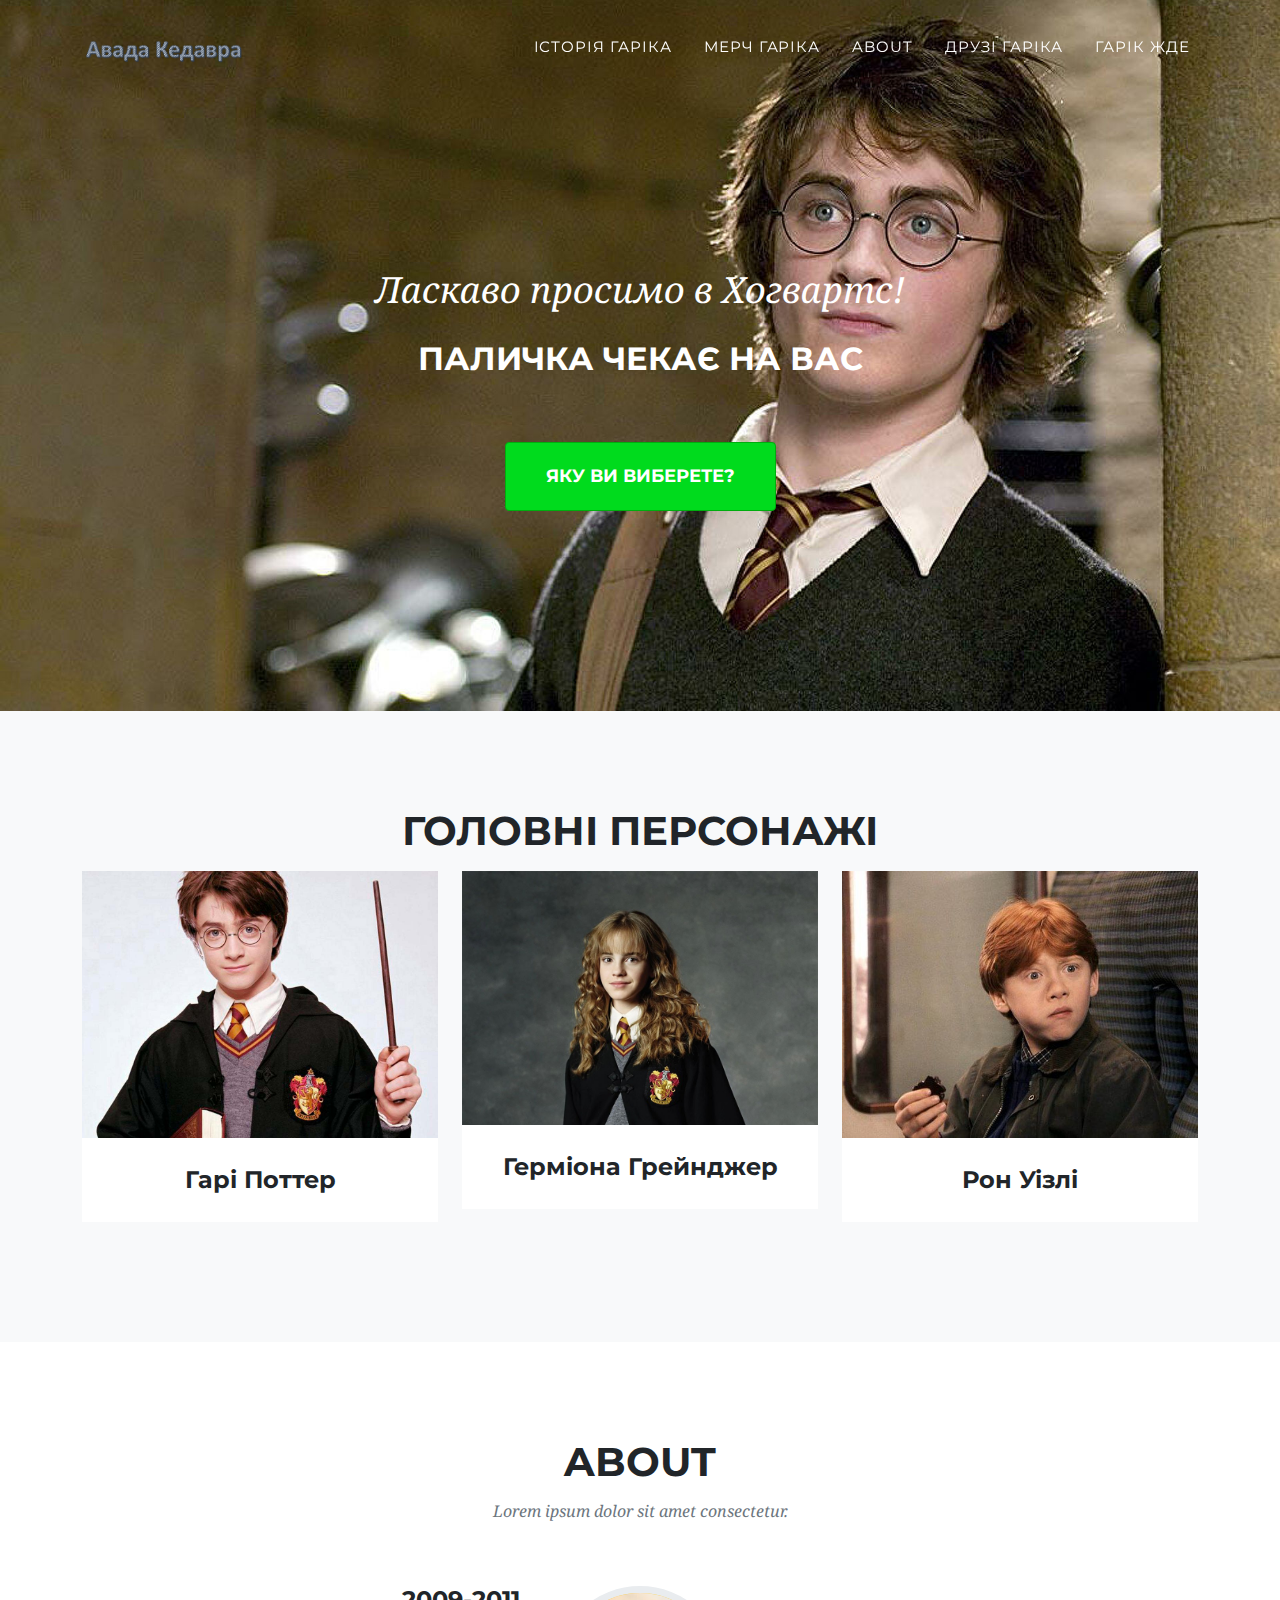
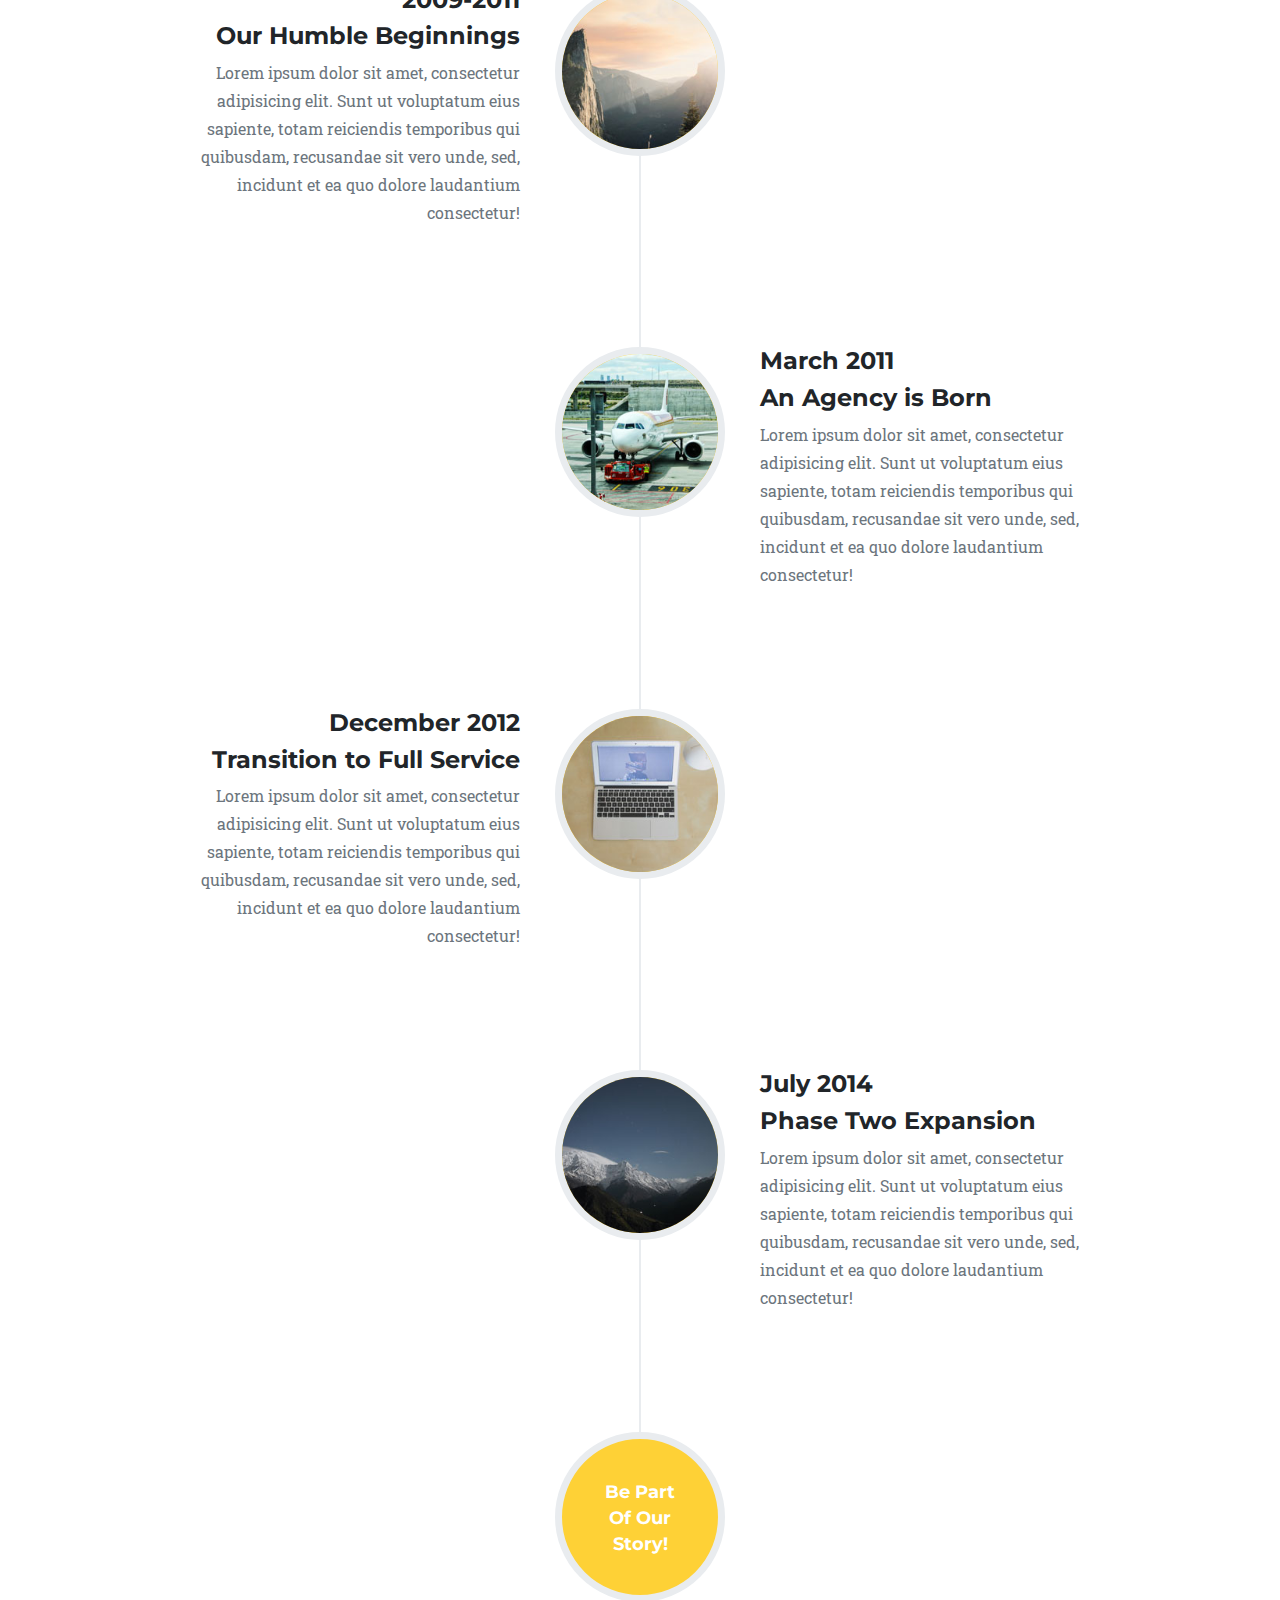
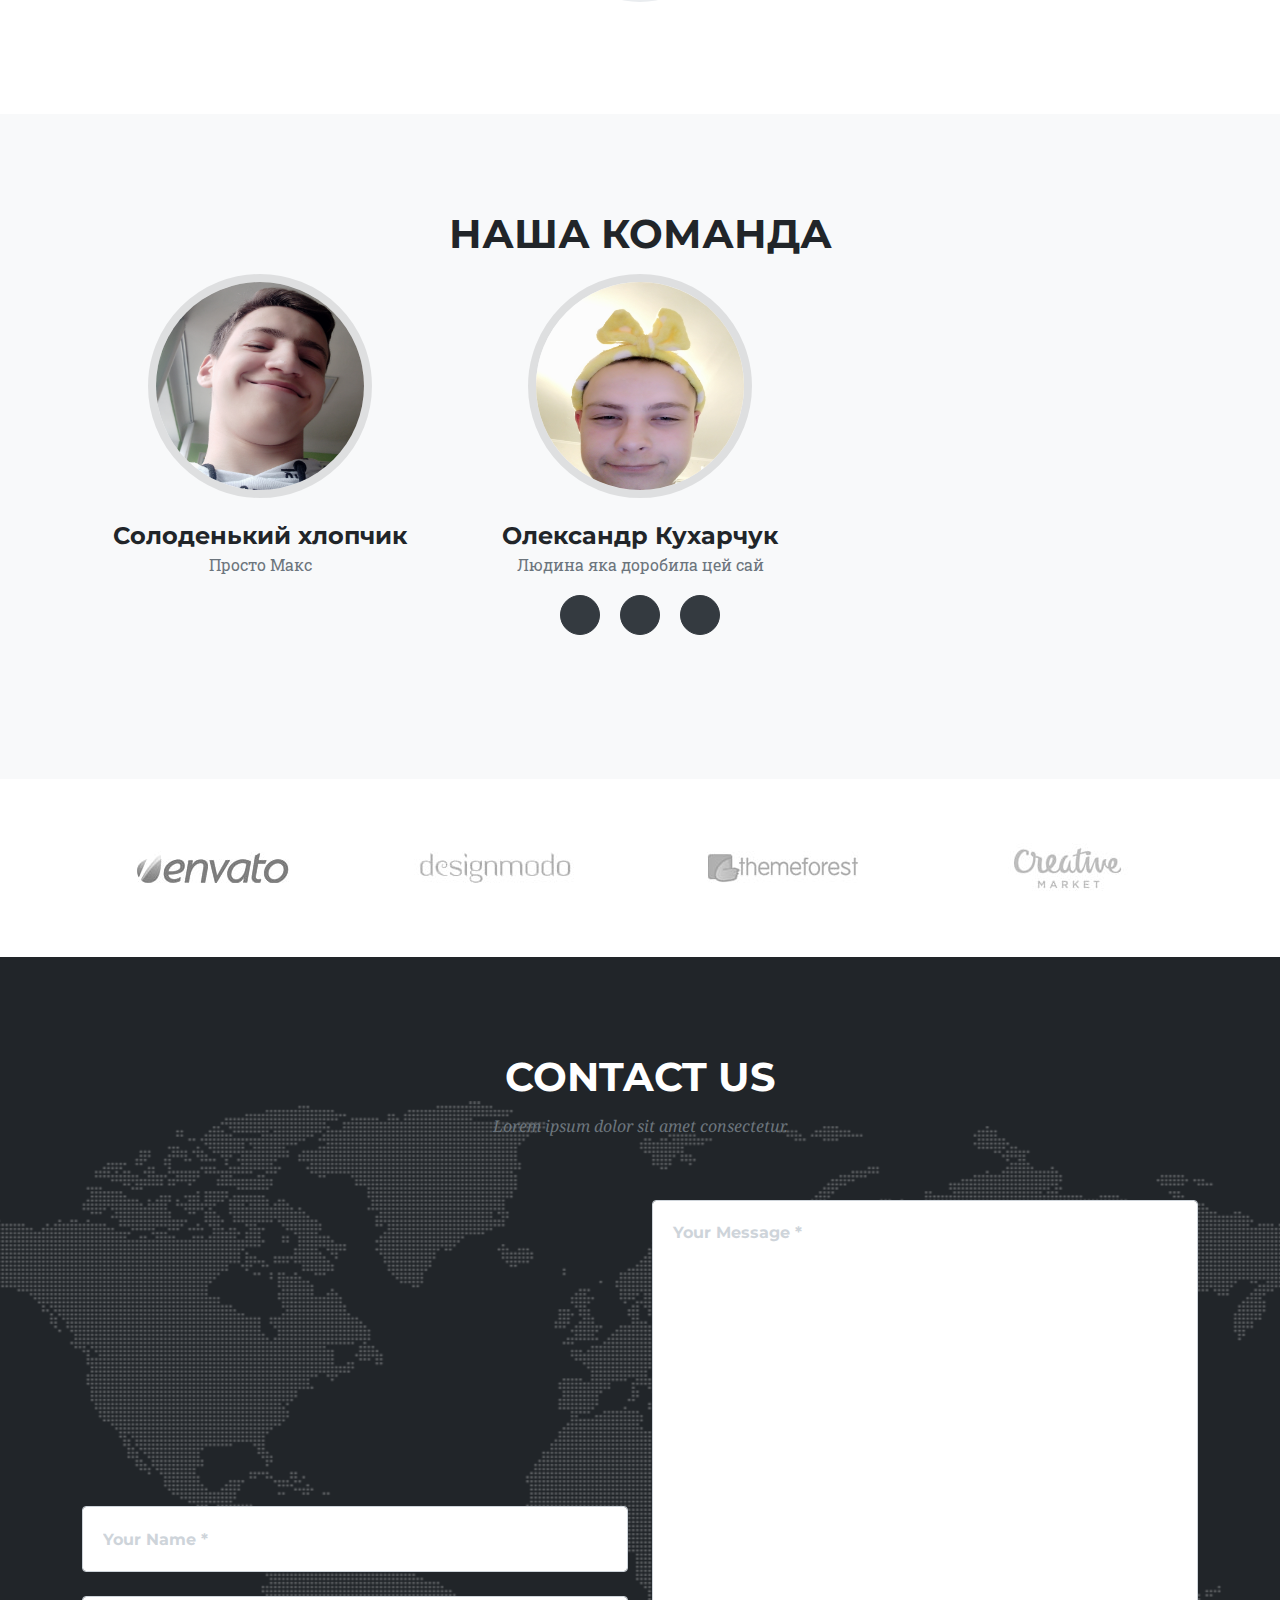
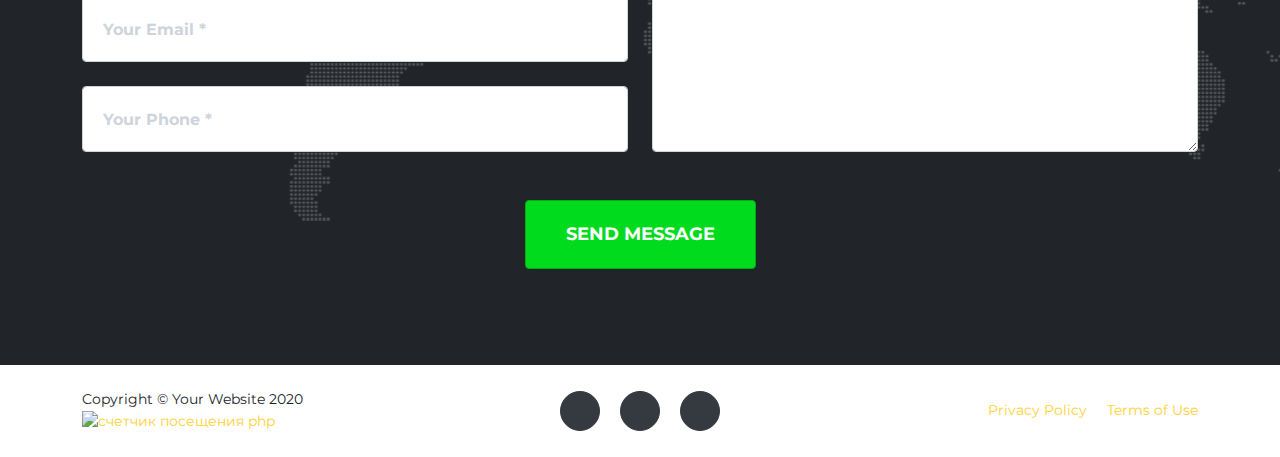
==== commit 5deb457e: "Update index.html" ====
--- a/index.html
+++ b/index.html
@@ -48,43 +48,7 @@
             </div>
         </header>
 
- <!-- History1-->
- <section class="page-section bg-light" id="services">
-    <div class="container">
-        <div class="text-center">
-            <h2 class="section-heading text-uppercase">ГОЛОВНІ ПЕРСОНАЖІ</h2>
-            
-        </div>
-        <div class="row">
-            <div class="col-lg-4">
-                <div class="team-member">
-                    <img class="mx-auto rounded-circle" src="assets/img/team/1.jpg" alt="" />
-                    <h4>Гаррі Поттер</h4>
-                    <p class="text-muted">На початку цієї історії ми дізнаємося, що батьків нашого головного героя було вбито. Протягом історії Гаррі Поттер відвідує школу магії.</p>
-               
-                </div>
-            </div>
-            <div class="col-lg-4">
-                <div class="team-member">
-                    <img class="mx-auto rounded-circle" src="assets/img/team/2.jpg" alt="" />
-                    <h4>Рон Візлі</h4>
-                    <p class="text-muted">Вдин з головних персонажів Поттеріани, друг і однокласник Гаррі Поттера і Герміони Грейнджер, член Золотого Тріо.</p>
-                    <a class="btn btn-dark btn-social mx-2" href="#!"><i class="fab fa-twitter"></i></a>
-                    <a class="btn btn-dark btn-social mx-2" href="#!"><i class="fab fa-facebook-f"></i></a>
-                    <a class="btn btn-dark btn-social mx-2" href="#!"><i class="fab fa-linkedin-in"></i></a>
-                </div>
-            </div>
-            <div class="col-lg-4">
-                <div class="team-member">
-                    <img class="mx-auto rounded-circle" src="assets/img/team/3.jpg" alt="" />
-                    <h4>Гермиона Грейнджер</h4>
-                    <p class="text-muted">Одна з головних героїв Поттеріани, подруга та однокласниця Гаррі Поттера та Рона Візлі, учасниця Золотого тріо. Єдина дочка містера Грейнджера та його дружини.
-</p>
-            </div>
-        </div>
-        <div class="row">
-    </div>
-</section>
+ 
 
 
       
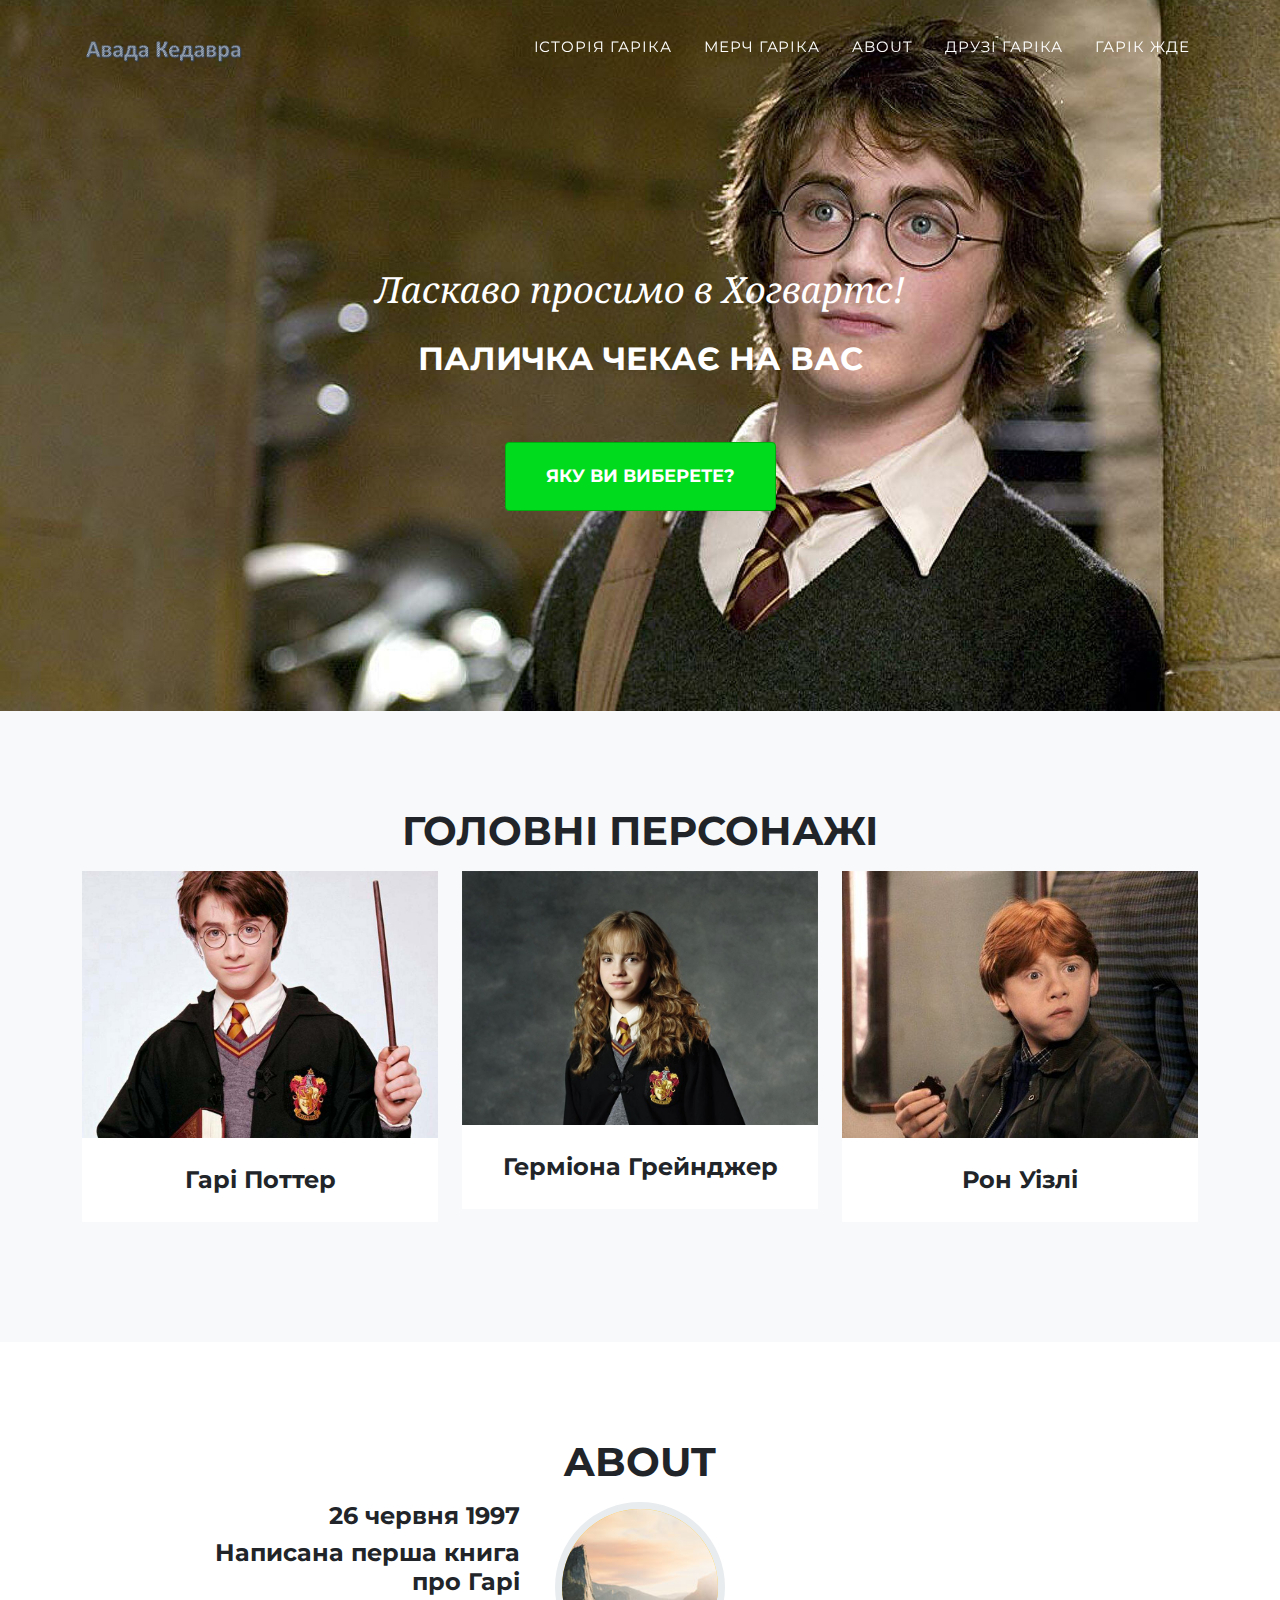
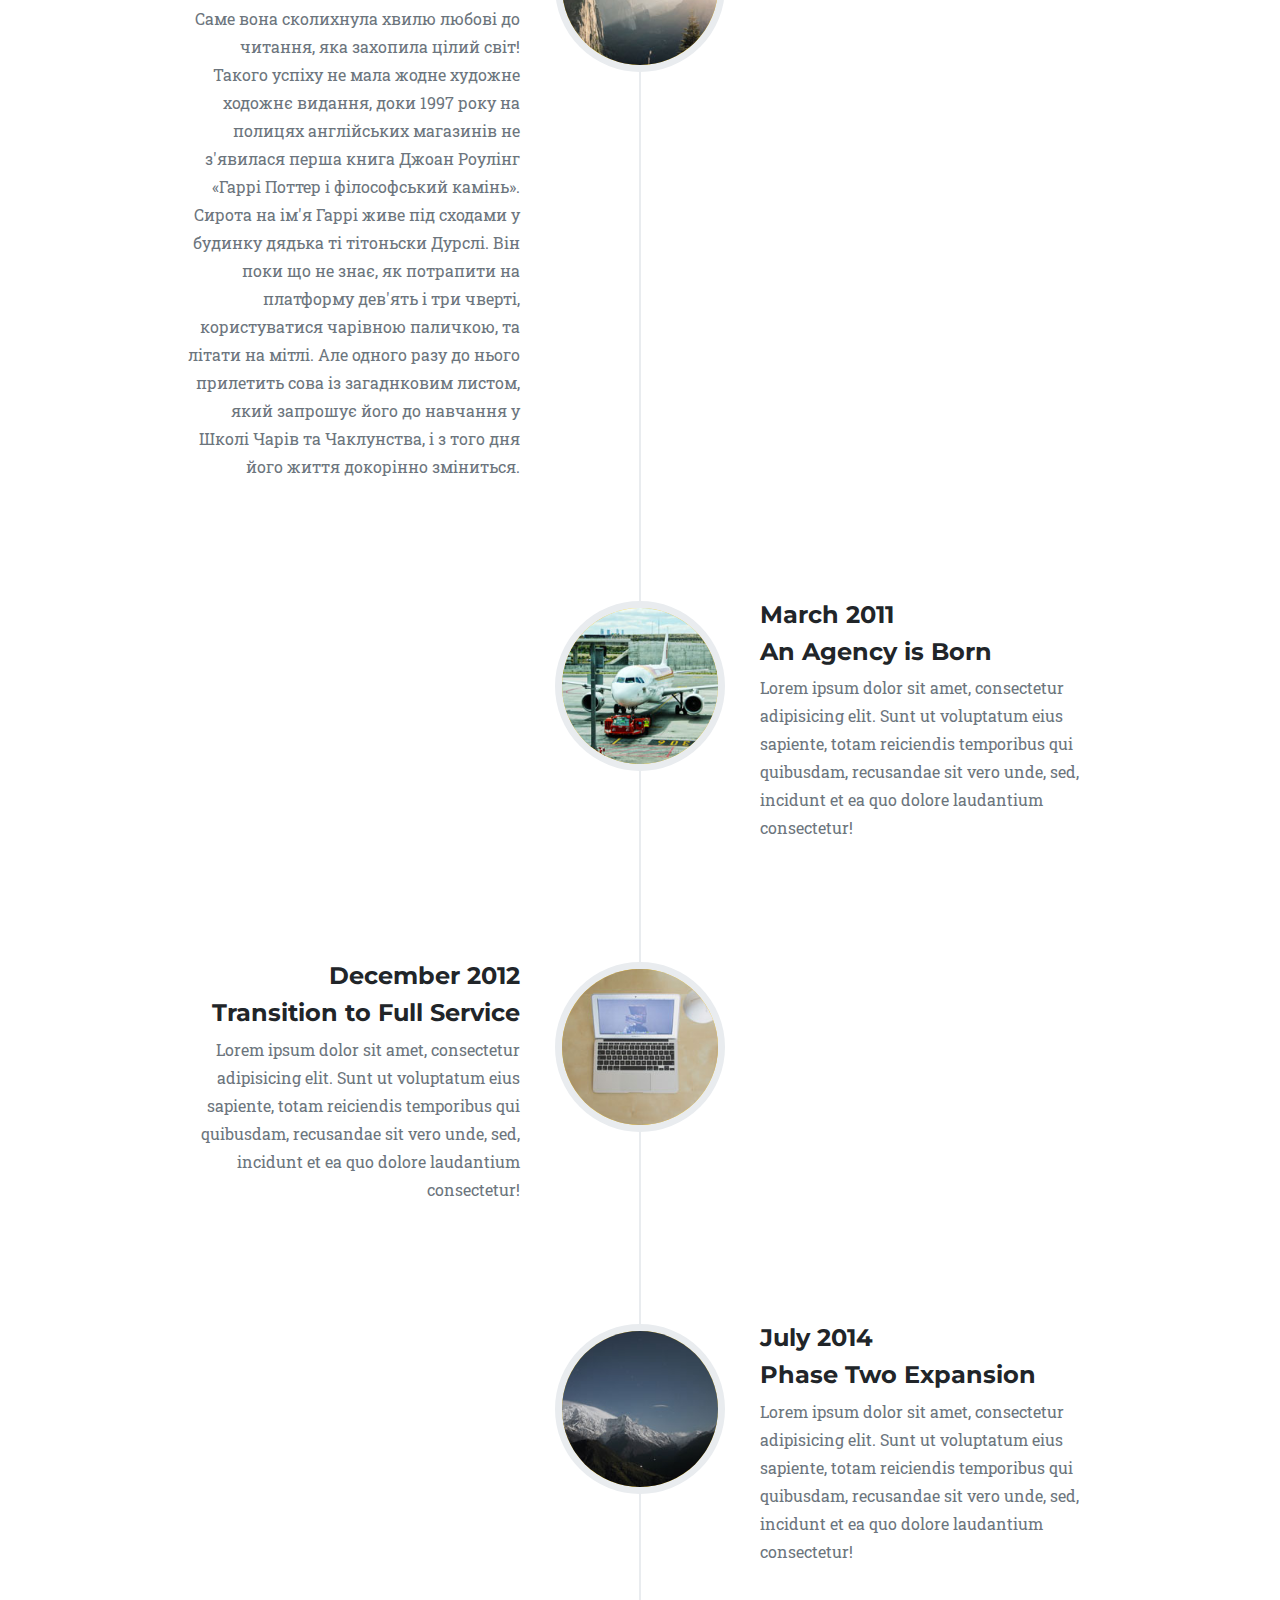
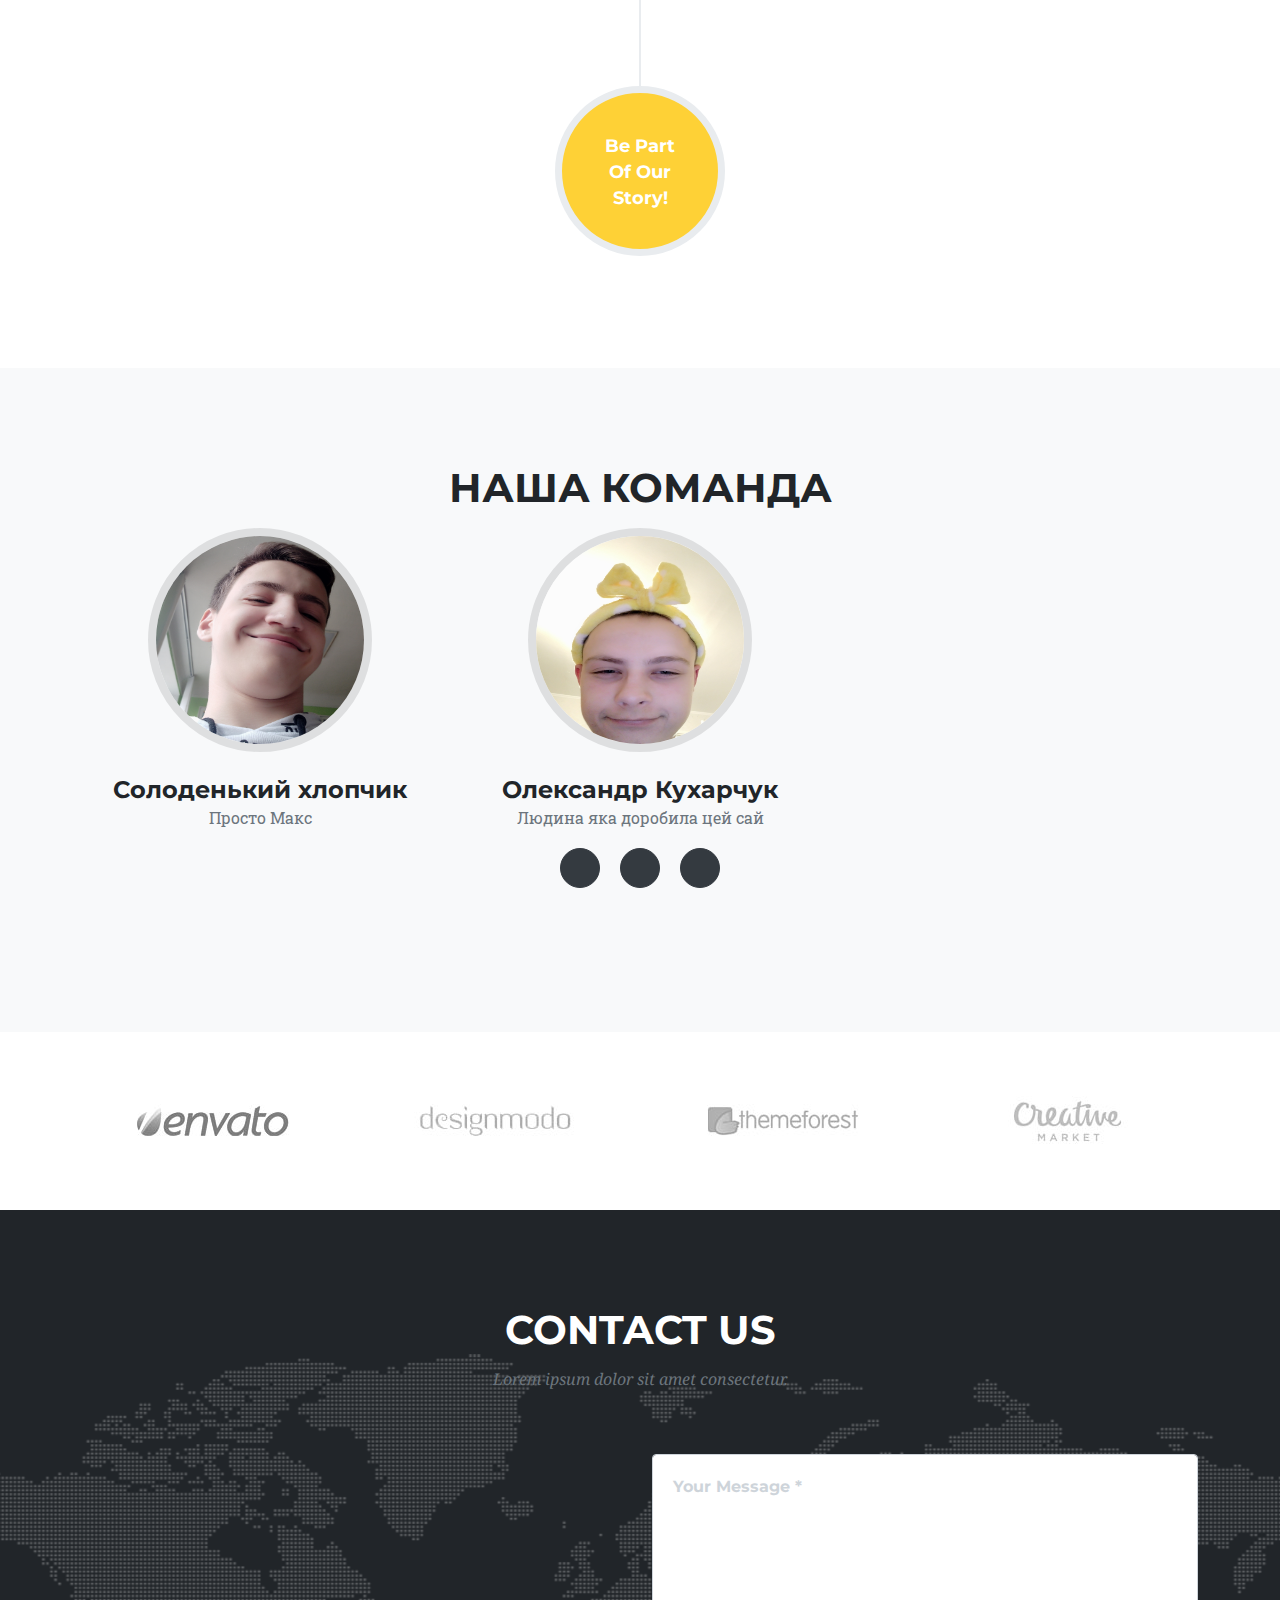
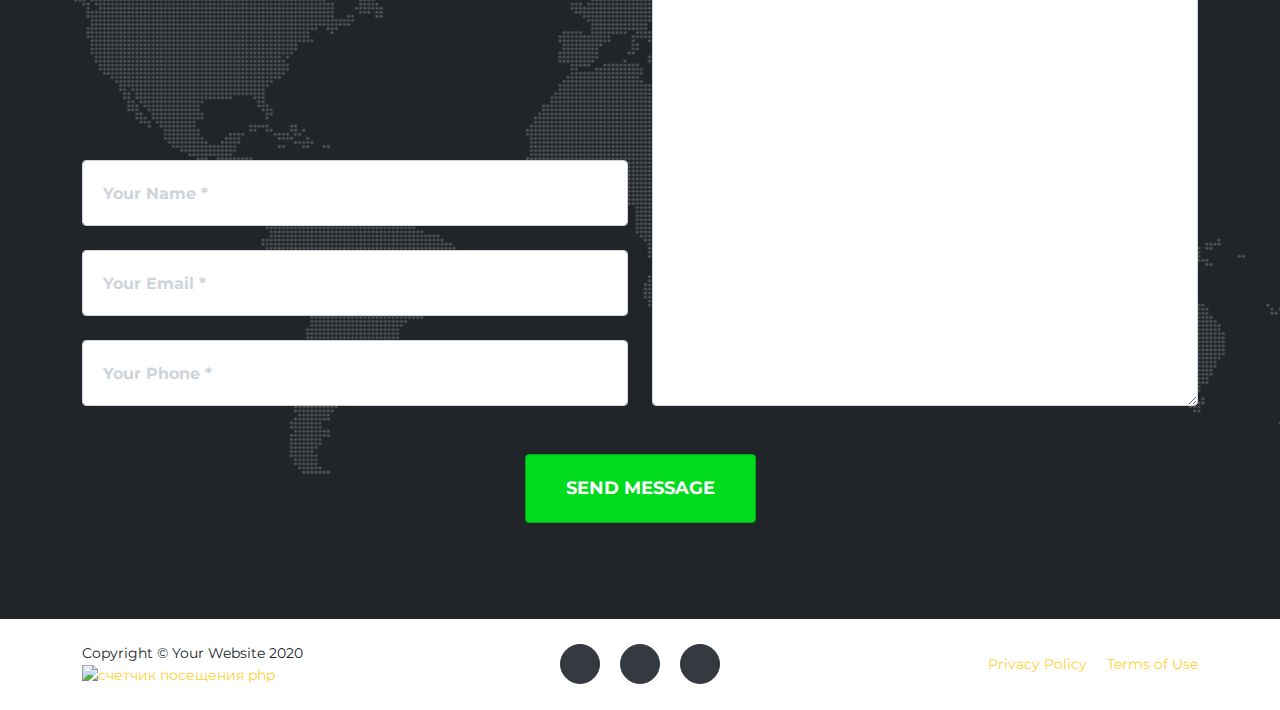
==== commit e44e1fd4: "Update index.html" ====
--- a/index.html
+++ b/index.html
@@ -112,17 +112,16 @@
             <div class="container">
                 <div class="text-center">
                     <h2 class="section-heading text-uppercase">About</h2>
-                    <h3 class="section-subheading text-muted">Lorem ipsum dolor sit amet consectetur.</h3>
                 </div>
                 <ul class="timeline">
                     <li>
                         <div class="timeline-image"><img class="rounded-circle img-fluid" src="assets/img/about/1.jpg" alt="" /></div>
                         <div class="timeline-panel">
                             <div class="timeline-heading">
-                                <h4>2009-2011</h4>
-                                <h4 class="subheading">Our Humble Beginnings</h4>
-                            </div>
-                            <div class="timeline-body"><p class="text-muted">Lorem ipsum dolor sit amet, consectetur adipisicing elit. Sunt ut voluptatum eius sapiente, totam reiciendis temporibus qui quibusdam, recusandae sit vero unde, sed, incidunt et ea quo dolore laudantium consectetur!</p></div>
+                                <h4> 26 червня 1997</h4>
+                                <h4 class="subheading">Написана перша книга про Гарі</h4>
+                            </div>
+                            <div class="timeline-body"><p class="text-muted">Саме вона сколихнула хвилю любові до читання, яка захопила цілий світ! Такого успіху не мала жодне художне ходожнє видання, доки 1997 року на полицях англійських магазинів не з'явилася перша книга Джоан Роулінг «Гаррі Поттер і філософський камінь». Сирота на ім'я Гаррі живе під сходами у будинку дядька ті тітоньски Дурслі. Він поки що не знає, як потрапити на платформу дев'ять і три чверті, користуватися чарівною паличкою, та літати на мітлі. Але одного разу до нього прилетить сова із загаднковим листом, який запрошує його до навчання у Школі Чарів та Чаклунства, і з того дня його життя докорінно зміниться.</p></div>
                         </div>
                     </li>
                     <li class="timeline-inverted">
@@ -291,10 +290,8 @@
                                 <div class="modal-body">
                                     <!-- Project Details Go Here-->
                                     <h2 class="text-uppercase">Гарі Поттер</h2>
-                                    <p class="item-intro text-muted">Lorem ipsum dolor sit amet consectetur.</p>
                                     <img class="img-fluid d-block mx-auto" src="assets/img/portfolio/01-full.jpg" alt="" />
                                     <p>На початку цієї історії ми дізнаємося, що батьків нашого головного героя було вбито. Протягом історії Гаррі Поттер відвідує школу магії.</p>
-                                    
                                     <button class="btn btn-primary" data-dismiss="modal" type="button">
                                         <i class="fas fa-times mr-1"></i>
                                         Закрити
@@ -316,18 +313,12 @@
                             <div class="col-lg-8">
                                 <div class="modal-body">
                                     <!-- Project Details Go Here-->
-                                    <h2 class="text-uppercase">Project Name</h2>
-                                    <p class="item-intro text-muted">Lorem ipsum dolor sit amet consectetur.</p>
+                                    <h2 class="text-uppercase">Герміона Греінджер</h2>
                                     <img class="img-fluid d-block mx-auto" src="assets/img/portfolio/02-full.jpg" alt="" />
-                                    <p>Use this area to describe your project. Lorem ipsum dolor sit amet, consectetur adipisicing elit. Est blanditiis dolorem culpa incidunt minus dignissimos deserunt repellat aperiam quasi sunt officia expedita beatae cupiditate, maiores repudiandae, nostrum, reiciendis facere nemo!</p>
-                                    <ul class="list-inline">
-                                        <li>Date: January 2020</li>
-                                        <li>Client: Explore</li>
-                                        <li>Category: Graphic Design</li>
-                                    </ul>
+                                    <p>Одна з головних героїв Поттеріани, подруга та однокласниця Гаррі Поттера та Рона Візлі, учасниця Золотого тріо. Єдина дочка містера Грейнджера та його дружини.</p>
                                     <button class="btn btn-primary" data-dismiss="modal" type="button">
                                         <i class="fas fa-times mr-1"></i>
-                                        Close Project
+                                        Закрити
                                     </button>
                                 </div>
                             </div>
@@ -346,18 +337,12 @@
                             <div class="col-lg-8">
                                 <div class="modal-body">
                                     <!-- Project Details Go Here-->
-                                    <h2 class="text-uppercase">Project Name</h2>
-                                    <p class="item-intro text-muted">Lorem ipsum dolor sit amet consectetur.</p>
+                                    <h2 class="text-uppercase">Рон Уізлі</h2>
                                     <img class="img-fluid d-block mx-auto" src="assets/img/portfolio/03-full.jpg" alt="" />
-                                    <p>Use this area to describe your project. Lorem ipsum dolor sit amet, consectetur adipisicing elit. Est blanditiis dolorem culpa incidunt minus dignissimos deserunt repellat aperiam quasi sunt officia expedita beatae cupiditate, maiores repudiandae, nostrum, reiciendis facere nemo!</p>
-                                    <ul class="list-inline">
-                                        <li>Date: January 2020</li>
-                                        <li>Client: Finish</li>
-                                        <li>Category: Identity</li>
-                                    </ul>
+                                    <p>один з головних персонажів Поттеріани, друг і однокласник Гаррі Поттера і Герміони Грейнджер, член Золотого Тріо.</p>
                                     <button class="btn btn-primary" data-dismiss="modal" type="button">
                                         <i class="fas fa-times mr-1"></i>
-                                        Close Project
+                                        Закрити
                                     </button>
                                 </div>
                             </div>
@@ -366,96 +351,7 @@
                 </div>
             </div>
         </div>
-        <!-- Modal 4-->
-        <div class="portfolio-modal modal fade" id="portfolioModal4" tabindex="-1" role="dialog" aria-hidden="true">
-            <div class="modal-dialog">
-                <div class="modal-content">
-                    <div class="close-modal" data-dismiss="modal"><img src="assets/img/close-icon.svg" alt="Close modal" /></div>
-                    <div class="container">
-                        <div class="row justify-content-center">
-                            <div class="col-lg-8">
-                                <div class="modal-body">
-                                    <!-- Project Details Go Here-->
-                                    <h2 class="text-uppercase">Project Name</h2>
-                                    <p class="item-intro text-muted">Lorem ipsum dolor sit amet consectetur.</p>
-                                    <img class="img-fluid d-block mx-auto" src="assets/img/portfolio/04-full.jpg" alt="" />
-                                    <p>Use this area to describe your project. Lorem ipsum dolor sit amet, consectetur adipisicing elit. Est blanditiis dolorem culpa incidunt minus dignissimos deserunt repellat aperiam quasi sunt officia expedita beatae cupiditate, maiores repudiandae, nostrum, reiciendis facere nemo!</p>
-                                    <ul class="list-inline">
-                                        <li>Date: January 2020</li>
-                                        <li>Client: Lines</li>
-                                        <li>Category: Branding</li>
-                                    </ul>
-                                    <button class="btn btn-primary" data-dismiss="modal" type="button">
-                                        <i class="fas fa-times mr-1"></i>
-                                        Close Project
-                                    </button>
-                                </div>
-                            </div>
-                        </div>
-                    </div>
-                </div>
-            </div>
-        </div>
-        <!-- Modal 5-->
-        <div class="portfolio-modal modal fade" id="portfolioModal5" tabindex="-1" role="dialog" aria-hidden="true">
-            <div class="modal-dialog">
-                <div class="modal-content">
-                    <div class="close-modal" data-dismiss="modal"><img src="assets/img/close-icon.svg" alt="Close modal" /></div>
-                    <div class="container">
-                        <div class="row justify-content-center">
-                            <div class="col-lg-8">
-                                <div class="modal-body">
-                                    <!-- Project Details Go Here-->
-                                    <h2 class="text-uppercase">Project Name</h2>
-                                    <p class="item-intro text-muted">Lorem ipsum dolor sit amet consectetur.</p>
-                                    <img class="img-fluid d-block mx-auto" src="assets/img/portfolio/05-full.jpg" alt="" />
-                                    <p>Use this area to describe your project. Lorem ipsum dolor sit amet, consectetur adipisicing elit. Est blanditiis dolorem culpa incidunt minus dignissimos deserunt repellat aperiam quasi sunt officia expedita beatae cupiditate, maiores repudiandae, nostrum, reiciendis facere nemo!</p>
-                                    <ul class="list-inline">
-                                        <li>Date: January 2020</li>
-                                        <li>Client: Southwest</li>
-                                        <li>Category: Website Design</li>
-                                    </ul>
-                                    <button class="btn btn-primary" data-dismiss="modal" type="button">
-                                        <i class="fas fa-times mr-1"></i>
-                                        Close Project
-                                    </button>
-                                </div>
-                            </div>
-                        </div>
-                    </div>
-                </div>
-            </div>
-        </div>
-        <!-- Modal 6-->
-        <div class="portfolio-modal modal fade" id="portfolioModal6" tabindex="-1" role="dialog" aria-hidden="true">
-            <div class="modal-dialog">
-                <div class="modal-content">
-                    <div class="close-modal" data-dismiss="modal"><img src="assets/img/close-icon.svg" alt="Close modal" /></div>
-                    <div class="container">
-                        <div class="row justify-content-center">
-                            <div class="col-lg-8">
-                                <div class="modal-body">
-                                    <!-- Project Details Go Here-->
-                                    <h2 class="text-uppercase">Project Name</h2>
-                                    <p class="item-intro text-muted">Lorem ipsum dolor sit amet consectetur.</p>
-                                    <img class="img-fluid d-block mx-auto" src="assets/img/portfolio/06-full.jpg" alt="" />
-                                    <p>Use this area to describe your project. Lorem ipsum dolor sit amet, consectetur adipisicing elit. Est blanditiis dolorem culpa incidunt minus dignissimos deserunt repellat aperiam quasi sunt officia expedita beatae cupiditate, maiores repudiandae, nostrum, reiciendis facere nemo!</p>
-                                    <ul class="list-inline">
-                                        <li>Date: January 2020</li>
-                                        <li>Client: Window</li>
-                                        <li>Category: Photography</li>
-                                    </ul>
-                                    <button class="btn btn-primary" data-dismiss="modal" type="button">
-                                        <i class="fas fa-times mr-1"></i>
-                                        Close Project
-                                    </button>
-                                </div>
-                            </div>
-                        </div>
-                    </div>
-                </div>
-            </div>
-        </div>
+       
         <!-- Bootstrap core JS-->
         <script src="https://cdnjs.cloudflare.com/ajax/libs/jquery/3.5.1/jquery.min.js"></script>
         <script src="https://cdn.jsdelivr.net/npm/bootstrap@4.5.3/dist/js/bootstrap.bundle.min.js"></script>
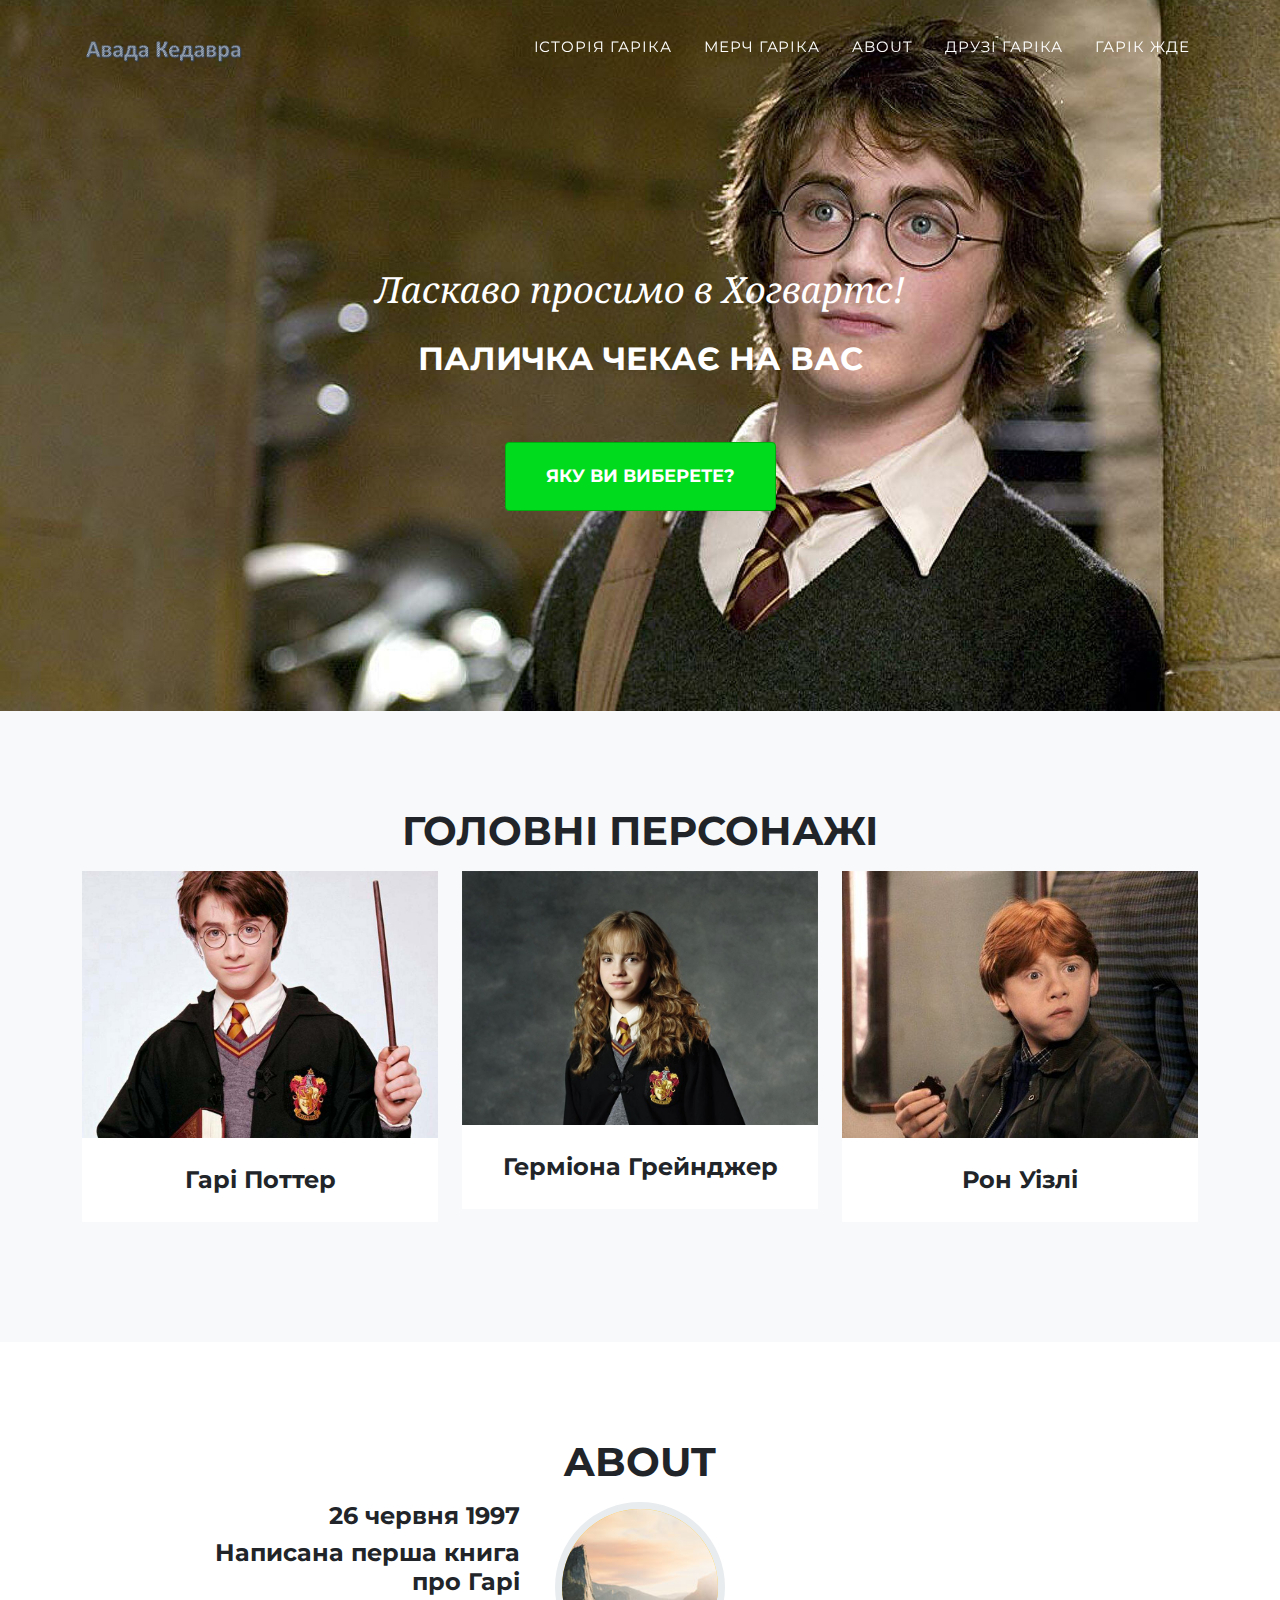
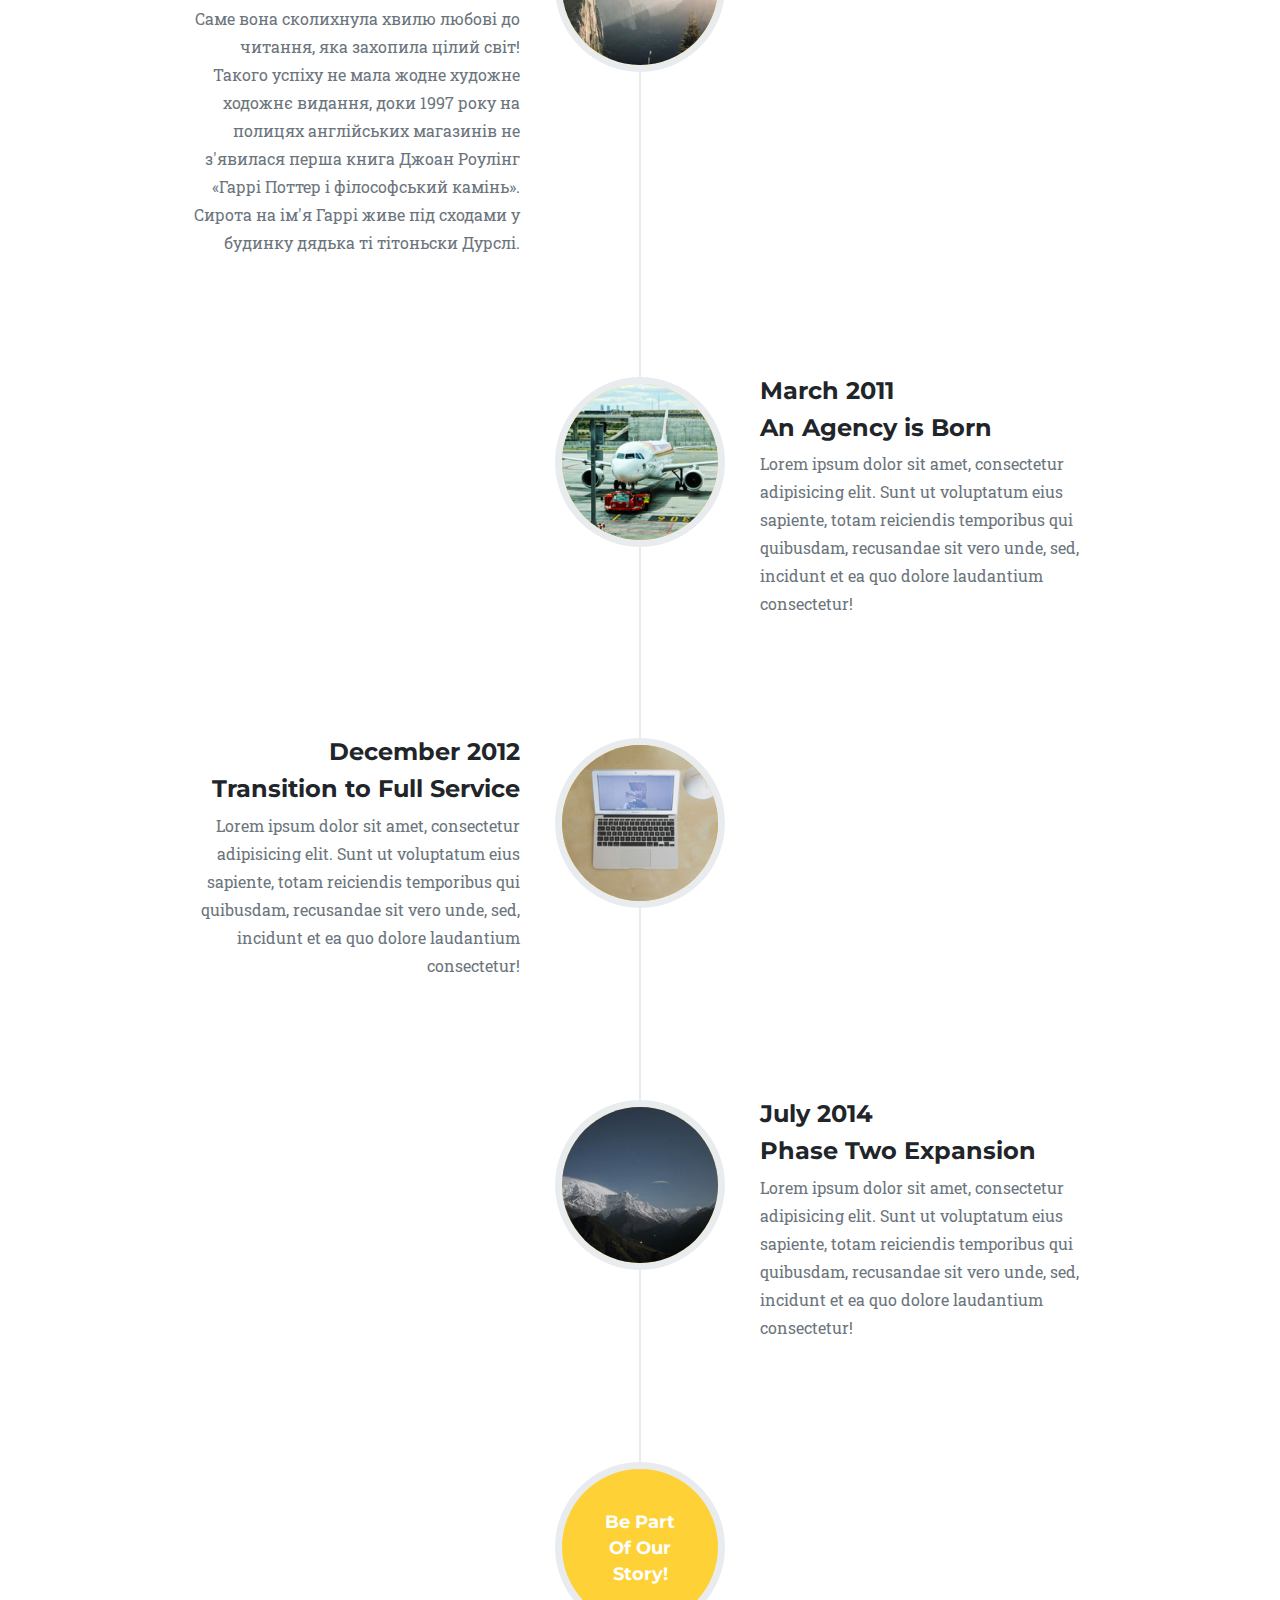
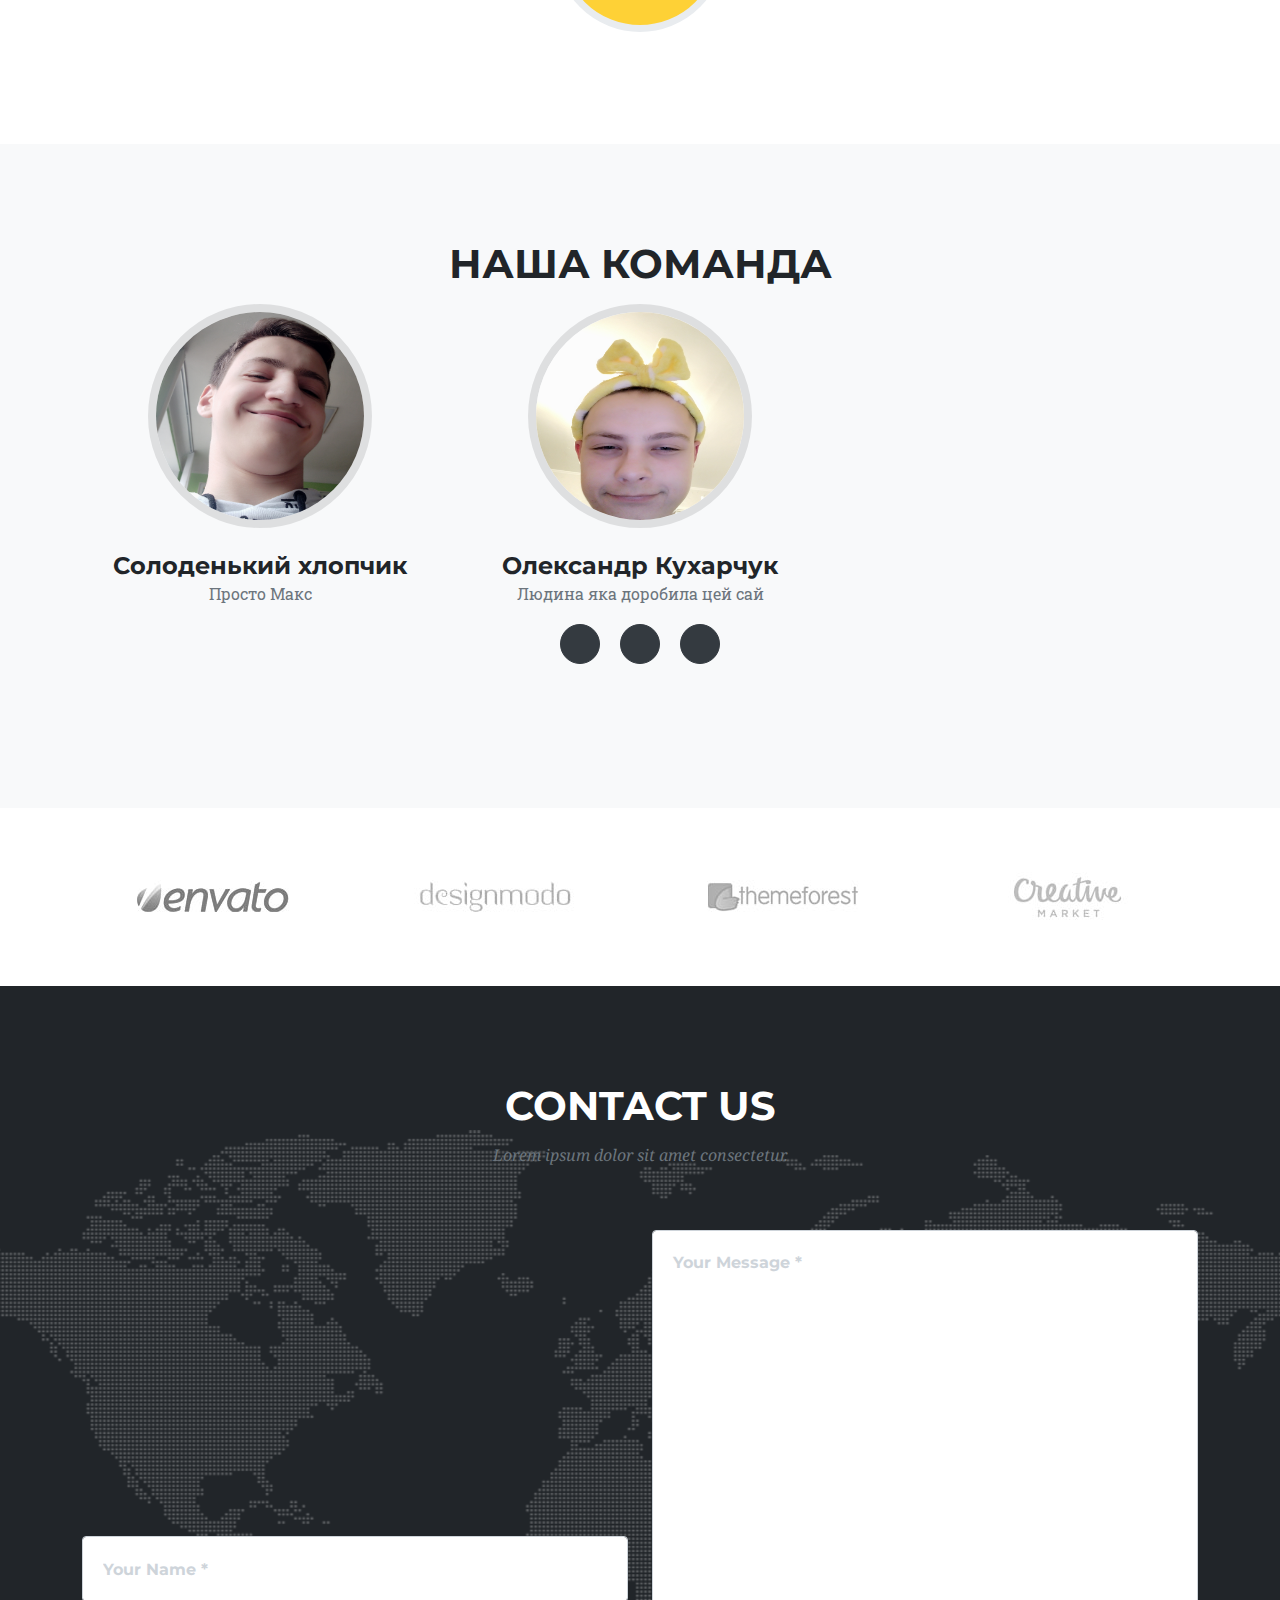
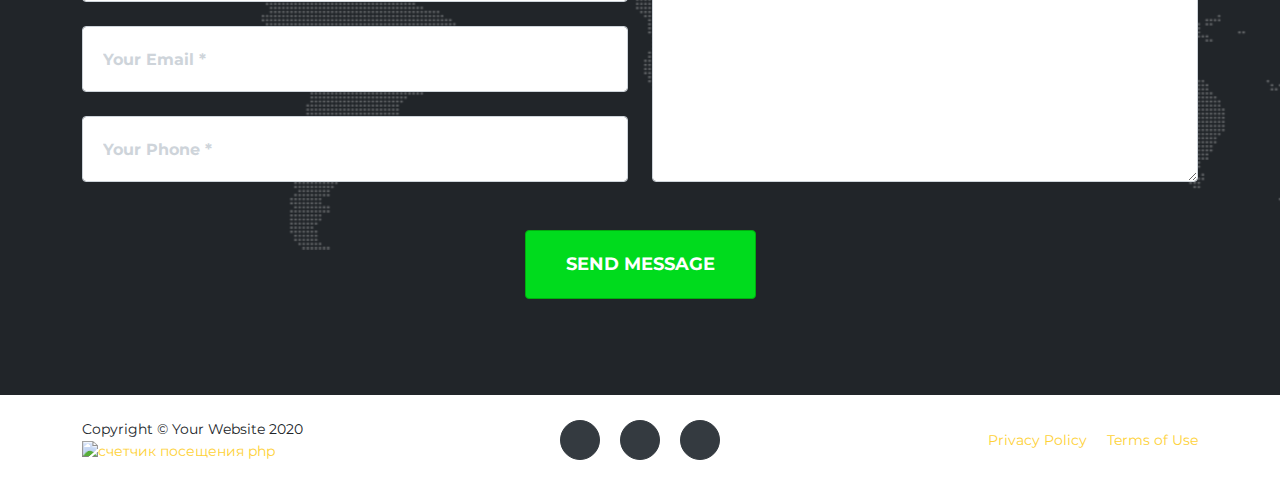
==== commit 963ca14e: "Update index.html" ====
--- a/index.html
+++ b/index.html
@@ -121,7 +121,7 @@
                                 <h4> 26 червня 1997</h4>
                                 <h4 class="subheading">Написана перша книга про Гарі</h4>
                             </div>
-                            <div class="timeline-body"><p class="text-muted">Саме вона сколихнула хвилю любові до читання, яка захопила цілий світ! Такого успіху не мала жодне художне ходожнє видання, доки 1997 року на полицях англійських магазинів не з'явилася перша книга Джоан Роулінг «Гаррі Поттер і філософський камінь». Сирота на ім'я Гаррі живе під сходами у будинку дядька ті тітоньски Дурслі. Він поки що не знає, як потрапити на платформу дев'ять і три чверті, користуватися чарівною паличкою, та літати на мітлі. Але одного разу до нього прилетить сова із загаднковим листом, який запрошує його до навчання у Школі Чарів та Чаклунства, і з того дня його життя докорінно зміниться.</p></div>
+                            <div class="timeline-body"><p class="text-muted">Саме вона сколихнула хвилю любові до читання, яка захопила цілий світ! Такого успіху не мала жодне художне ходожнє видання, доки 1997 року на полицях англійських магазинів не з'явилася перша книга Джоан Роулінг «Гаррі Поттер і філософський камінь». Сирота на ім'я Гаррі живе під сходами у будинку дядька ті тітоньски Дурслі.</p></div>
                         </div>
                     </li>
                     <li class="timeline-inverted">
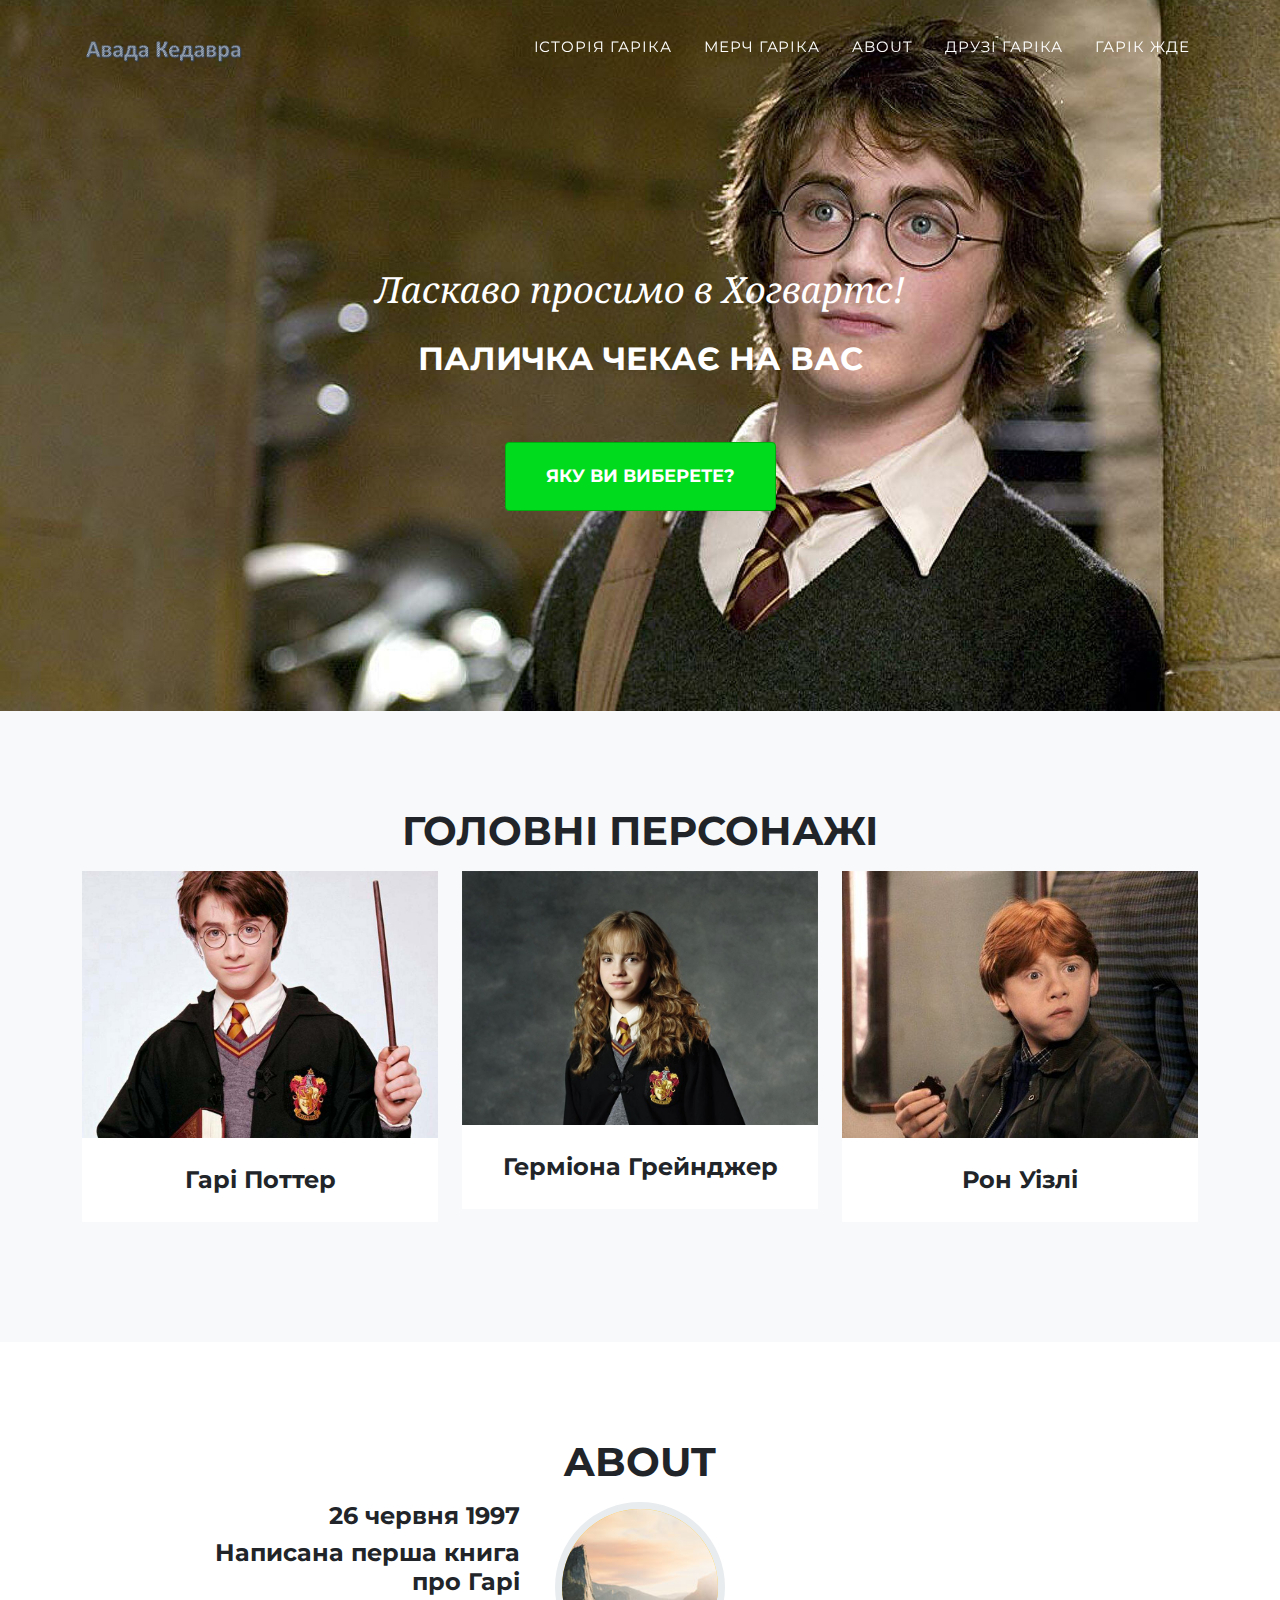
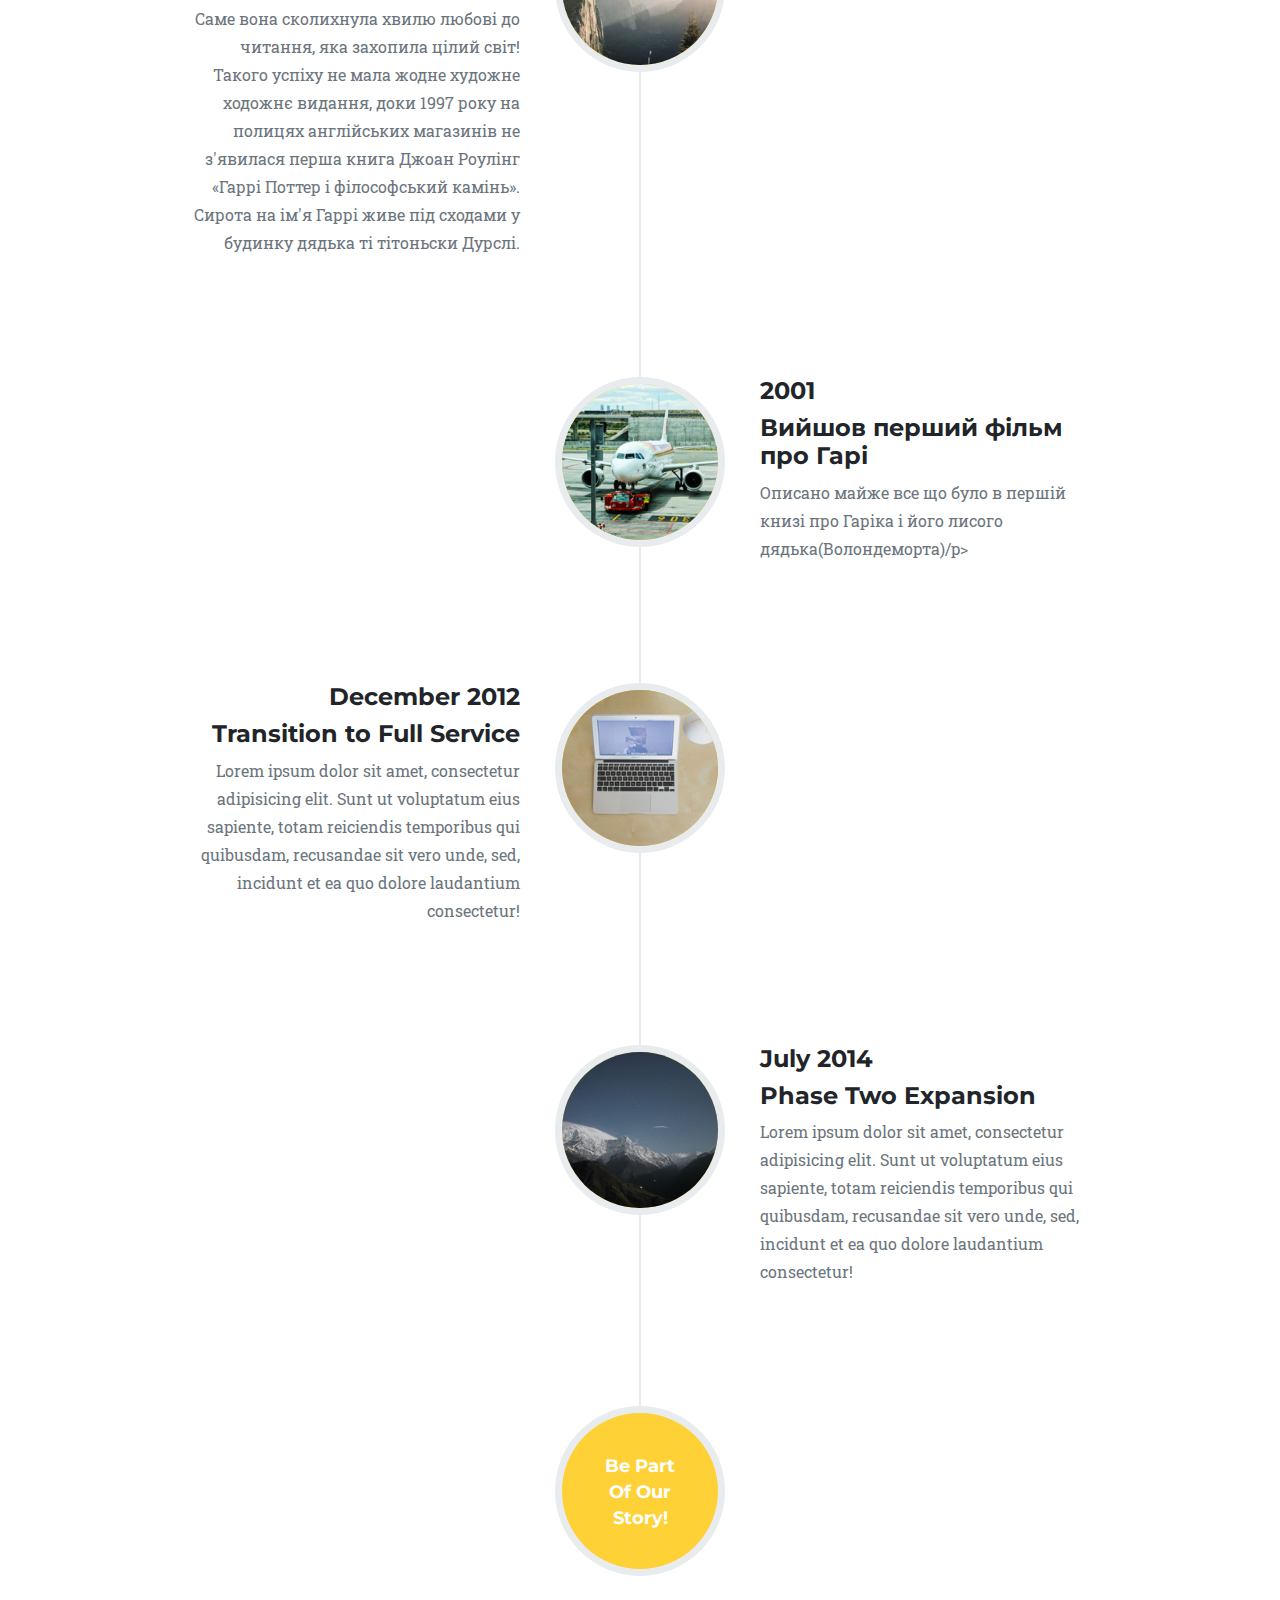
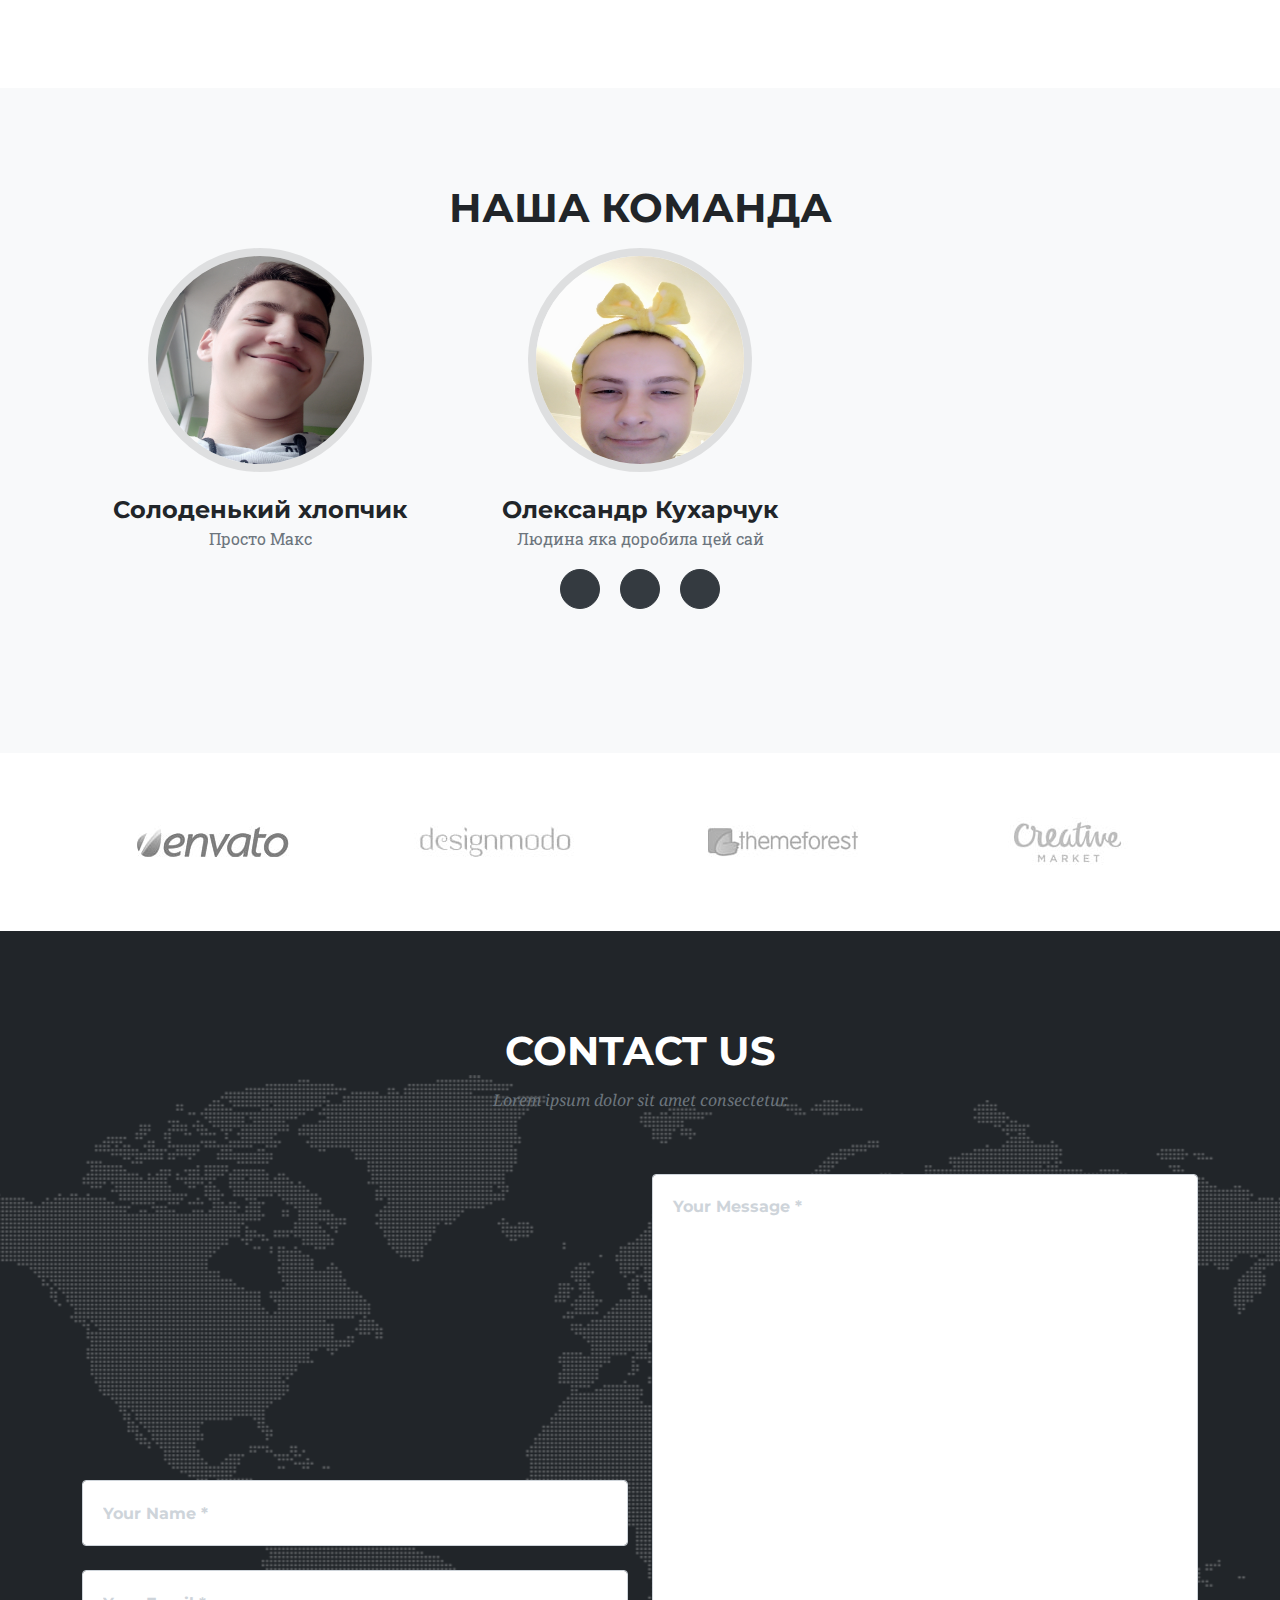
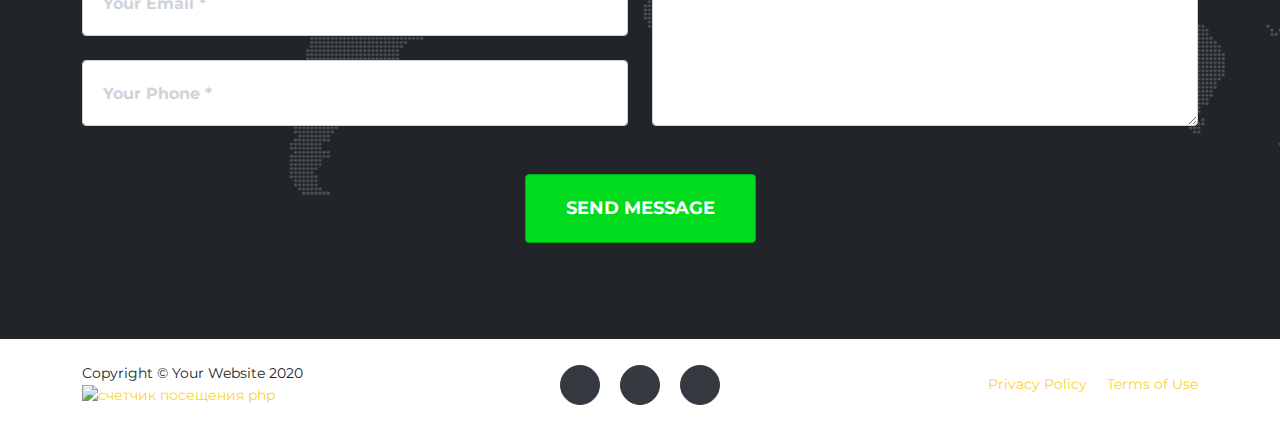
==== commit 9d15a5e1: "Update index.html" ====
--- a/index.html
+++ b/index.html
@@ -128,10 +128,10 @@
                         <div class="timeline-image"><img class="rounded-circle img-fluid" src="assets/img/about/2.jpg" alt="" /></div>
                         <div class="timeline-panel">
                             <div class="timeline-heading">
-                                <h4>March 2011</h4>
-                                <h4 class="subheading">An Agency is Born</h4>
-                            </div>
-                            <div class="timeline-body"><p class="text-muted">Lorem ipsum dolor sit amet, consectetur adipisicing elit. Sunt ut voluptatum eius sapiente, totam reiciendis temporibus qui quibusdam, recusandae sit vero unde, sed, incidunt et ea quo dolore laudantium consectetur!</p></div>
+                                <h4>2001</h4>
+                                <h4 class="subheading">Вийшов перший фільм про Гарі</h4>
+                            </div>
+                            <div class="timeline-body"><p class="text-muted">Описано майже все що було в першій книзі про Гаріка і його лисого дядька(Волондеморта)/p></div>
                         </div>
                     </li>
                     <li>
